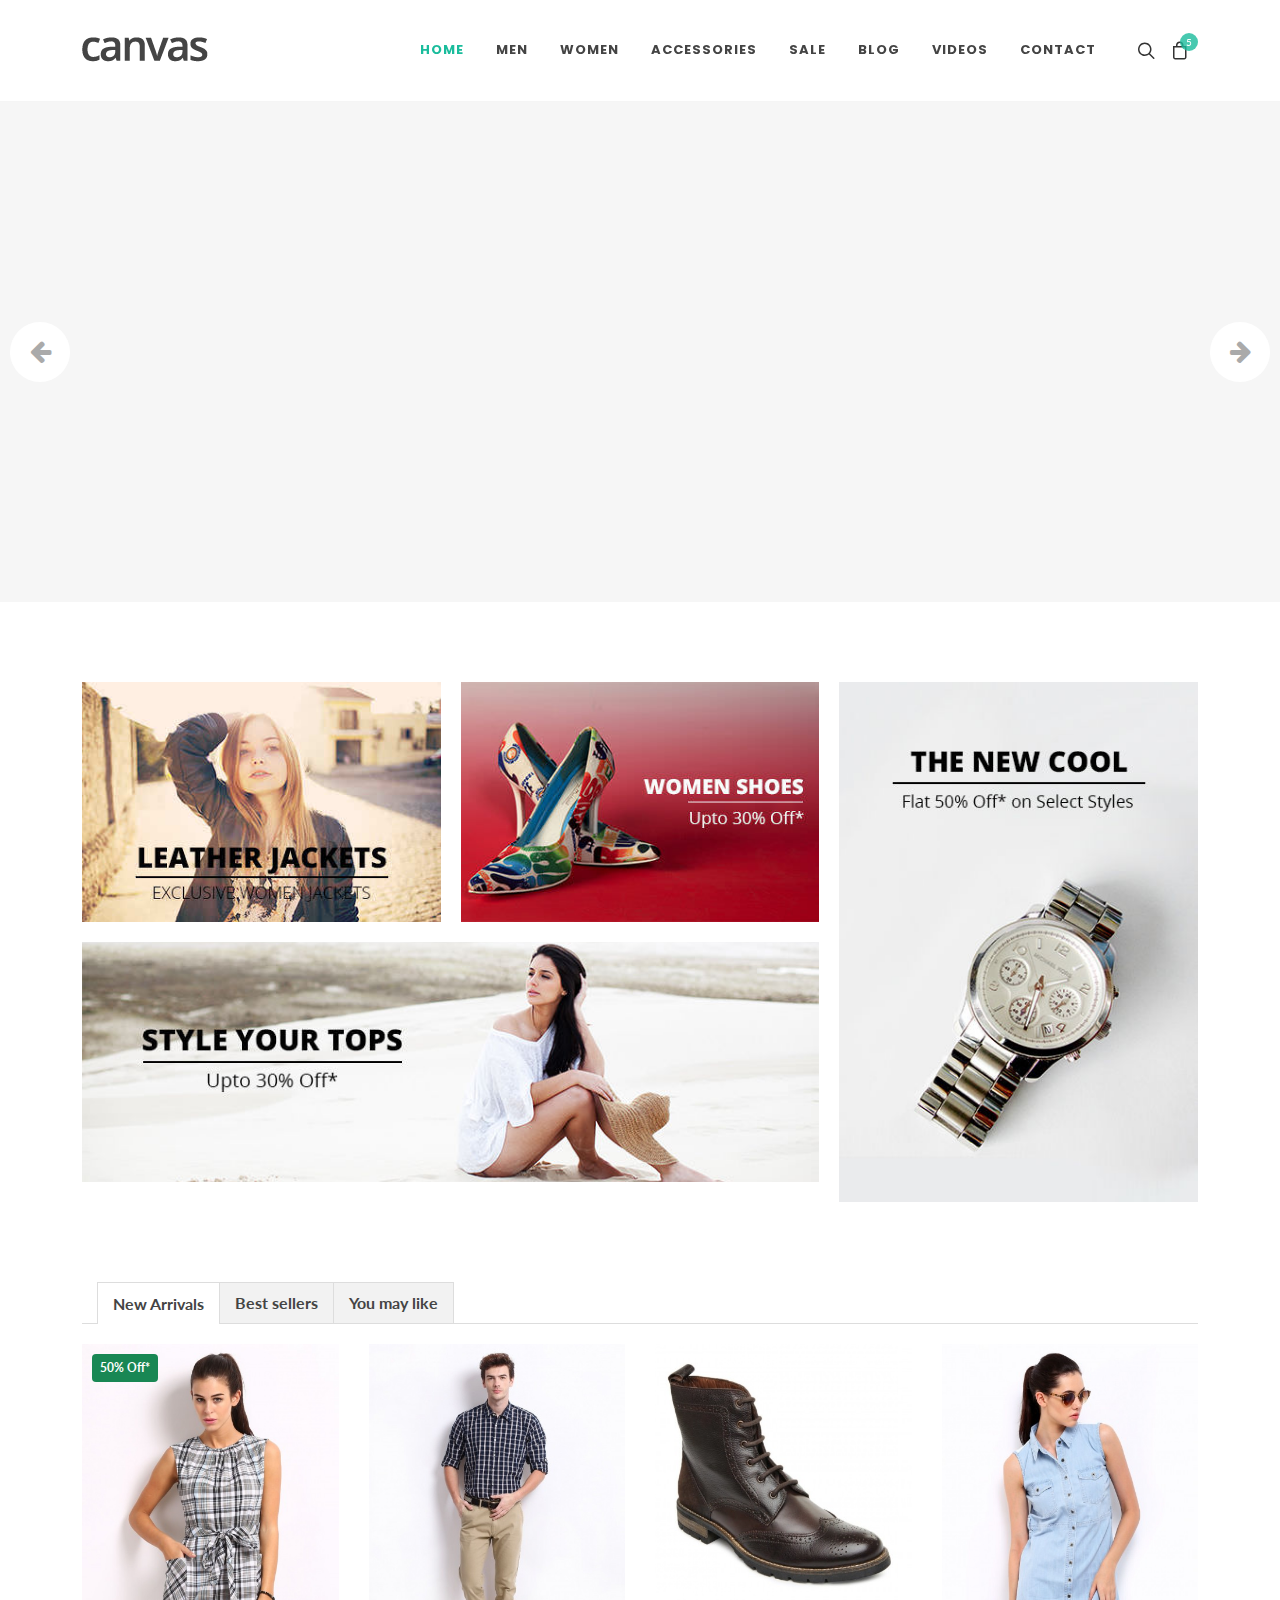
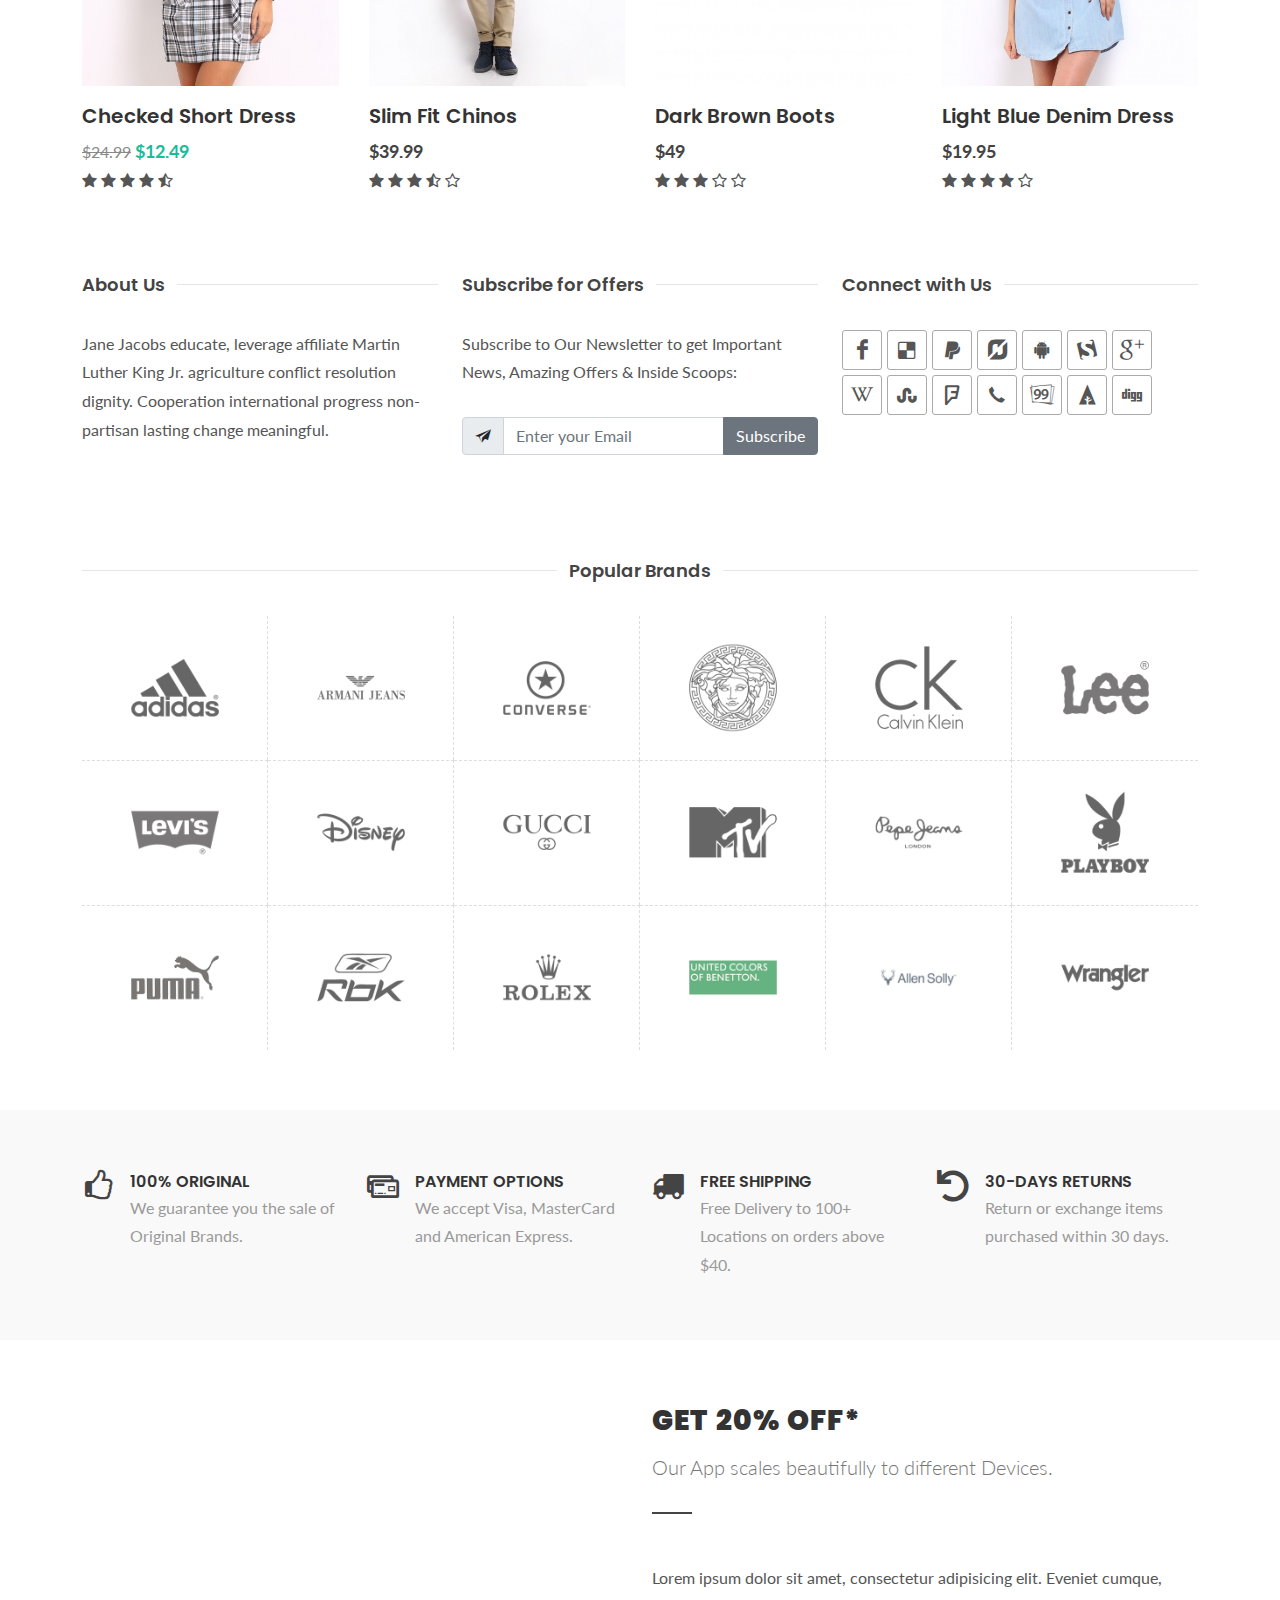
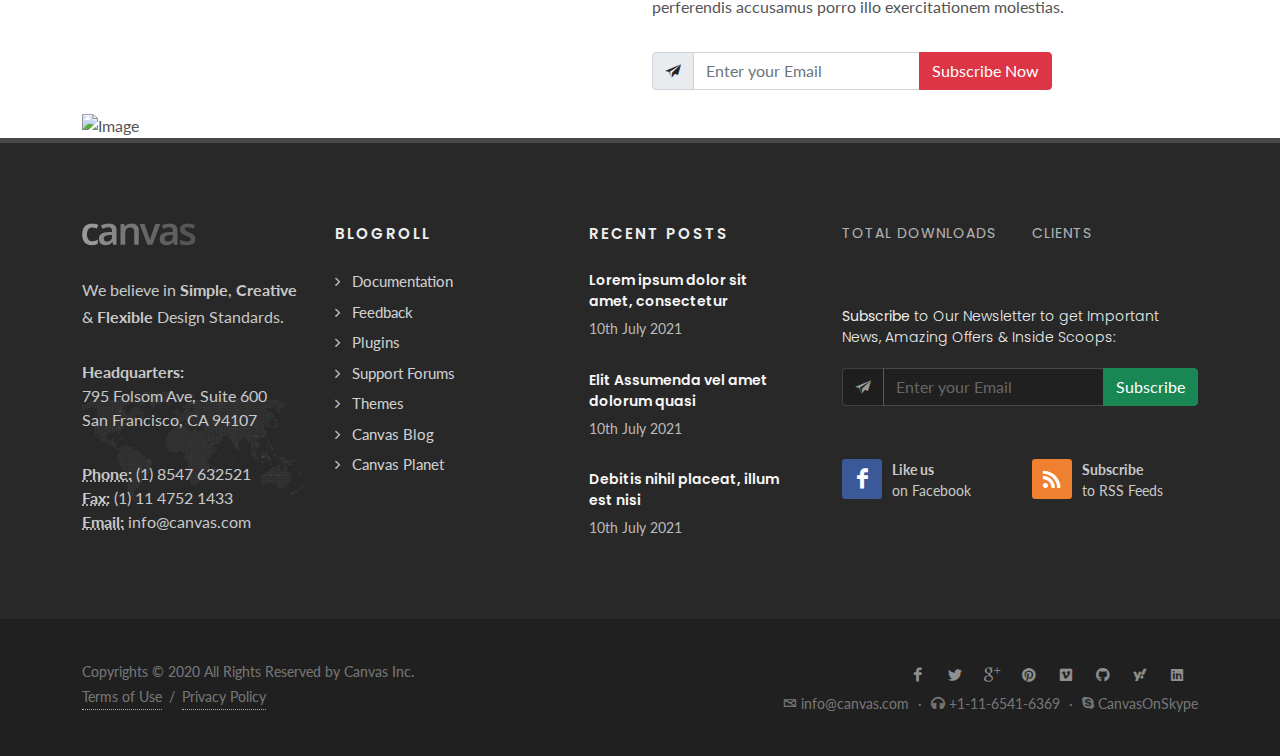
==== index.html @ dd17fd34 "Upload inicial" ====
<!DOCTYPE html>
<html dir="ltr" lang="en-US">
<head>

	<meta http-equiv="content-type" content="text/html; charset=utf-8" />
	<meta name="author" content="SemiColonWeb" />

	<!-- Stylesheets
	============================================= -->
	<link href="https://fonts.googleapis.com/css?family=Lato:300,400,400i,700|Poppins:300,400,500,600,700|PT+Serif:400,400i&display=swap" rel="stylesheet" type="text/css" />
	<link rel="stylesheet" href="css/bootstrap.css" type="text/css" />
	<link rel="stylesheet" href="style.css" type="text/css" />
	<link rel="stylesheet" href="css/dark.css" type="text/css" />
	<link rel="stylesheet" href="css/font-icons.css" type="text/css" />
	<link rel="stylesheet" href="css/animate.css" type="text/css" />
	<link rel="stylesheet" href="css/magnific-popup.css" type="text/css" />

	<link rel="stylesheet" href="css/custom.css" type="text/css" />
	<meta name="viewport" content="width=device-width, initial-scale=1" />

	<!-- SLIDER REVOLUTION 5.x CSS SETTINGS -->
	<link rel="stylesheet" type="text/css" href="include/rs-plugin/css/settings.css" media="screen" />
	<link rel="stylesheet" type="text/css" href="include/rs-plugin/css/layers.css">
	<link rel="stylesheet" type="text/css" href="include/rs-plugin/css/navigation.css">

	<!-- Document Title
	============================================= -->
	<title>Gobierno Digital | Red Ciudadana</title>

	<style>

		.revo-slider-emphasis-text {
			font-size: 58px;
			font-weight: 700;
			letter-spacing: 1px;
			font-family: 'Poppins', sans-serif;
			padding: 15px 20px;
			border-top: 2px solid #FFF;
			border-bottom: 2px solid #FFF;
		}

		.revo-slider-desc-text {
			font-size: 20px;
			font-family: 'Lato', sans-serif;
			width: 650px;
			text-align: center;
			line-height: 1.5;
		}

		.revo-slider-caps-text {
			font-size: 16px;
			font-weight: 400;
			letter-spacing: 3px;
			font-family: 'Poppins', sans-serif;
		}

		.tp-video-play-button { display: none !important; }

		.tp-caption { white-space: nowrap; }

	</style>

</head>

<body class="stretched">

	<!-- Document Wrapper
	============================================= -->
	<div id="wrapper" class="clearfix">

		<!-- Header
		============================================= -->
		<header id="header">
			<div id="header-wrap">
				<div class="container">
					<div class="header-row">

						<!-- Logo
						============================================= -->
						<div id="logo">
							<a href="index.html" class="standard-logo" data-dark-logo="images/logo-dark.png"><img src="images/logo.png" alt="Canvas Logo"></a>
							<a href="index.html" class="retina-logo" data-dark-logo="images/logo-dark@2x.png"><img src="images/logo@2x.png" alt="Canvas Logo"></a>
						</div><!-- #logo end -->

						<div class="header-misc">

							<!-- Top Search
							============================================= -->
							<div id="top-search" class="header-misc-icon">
								<a href="#" id="top-search-trigger"><i class="icon-line-search"></i><i class="icon-line-cross"></i></a>
							</div><!-- #top-search end -->

							<!-- Top Cart
							============================================= -->
							<div id="top-cart" class="header-misc-icon d-none d-sm-block">
								<a href="#" id="top-cart-trigger"><i class="icon-line-bag"></i><span class="top-cart-number">5</span></a>
								<div class="top-cart-content">
									<div class="top-cart-title">
										<h4>Shopping Cart</h4>
									</div>
									<div class="top-cart-items">
										<div class="top-cart-item">
											<div class="top-cart-item-image">
												<a href="#"><img src="images/shop/small/1.jpg" alt="Blue Round-Neck Tshirt" /></a>
											</div>
											<div class="top-cart-item-desc">
												<div class="top-cart-item-desc-title">
													<a href="#">Blue Round-Neck Tshirt with a Button</a>
													<span class="top-cart-item-price d-block">$19.99</span>
												</div>
												<div class="top-cart-item-quantity">x 2</div>
											</div>
										</div>
										<div class="top-cart-item">
											<div class="top-cart-item-image">
												<a href="#"><img src="images/shop/small/6.jpg" alt="Light Blue Denim Dress" /></a>
											</div>
											<div class="top-cart-item-desc">
												<div class="top-cart-item-desc-title">
													<a href="#">Light Blue Denim Dress</a>
													<span class="top-cart-item-price d-block">$24.99</span>
												</div>
												<div class="top-cart-item-quantity">x 3</div>
											</div>
										</div>
									</div>
									<div class="top-cart-action">
										<span class="top-checkout-price">$114.95</span>
										<a href="#" class="button button-3d button-small m-0">View Cart</a>
									</div>
								</div>
							</div><!-- #top-cart end -->

						</div>

						<div id="primary-menu-trigger">
							<svg class="svg-trigger" viewBox="0 0 100 100"><path d="m 30,33 h 40 c 3.722839,0 7.5,3.126468 7.5,8.578427 0,5.451959 -2.727029,8.421573 -7.5,8.421573 h -20"></path><path d="m 30,50 h 40"></path><path d="m 70,67 h -40 c 0,0 -7.5,-0.802118 -7.5,-8.365747 0,-7.563629 7.5,-8.634253 7.5,-8.634253 h 20"></path></svg>
						</div>

						<!-- Primary Navigation
						============================================= -->
						<nav class="primary-menu">

							<ul class="menu-container">
								<li class="menu-item current"><a class="menu-link" href="#"><div>Home</div></a>
									<ul class="sub-menu-container">
										<li class="menu-item"><a class="menu-link" href="index-corporate.html"><div>Home - Corporate</div></a>
											<ul class="sub-menu-container">
												<li class="menu-item"><a class="menu-link" href="index-corporate.html"><div>Corporate - Layout 1</div></a></li>
												<li class="menu-item"><a class="menu-link" href="index-corporate-2.html"><div>Corporate - Layout 2</div></a></li>
												<li class="menu-item"><a class="menu-link" href="index-corporate-3.html"><div>Corporate - Layout 3</div></a></li>
												<li class="menu-item"><a class="menu-link" href="index-corporate-4.html"><div>Corporate - Layout 4</div></a></li>
											</ul>
										</li>
										<li class="menu-item"><a class="menu-link" href="index-portfolio.html"><div>Home - Portfolio</div></a>
											<ul class="sub-menu-container">
												<li class="menu-item"><a class="menu-link" href="index-portfolio.html"><div>Portfolio - Layout 1</div></a></li>
												<li class="menu-item"><a class="menu-link" href="index-portfolio-2.html"><div>Portfolio - Layout 2</div></a></li>
												<li class="menu-item"><a class="menu-link" href="index-portfolio-3.html"><div>Portfolio - Masonry</div></a></li>
												<li class="menu-item"><a class="menu-link" href="index-portfolio-4.html"><div>Portfolio - AJAX</div></a></li>
											</ul>
										</li>
										<li class="menu-item"><a class="menu-link" href="index-blog.html"><div>Home - Blog</div></a>
											<ul class="sub-menu-container">
												<li class="menu-item"><a class="menu-link" href="index-blog.html"><div>Blog - Layout 1</div></a></li>
												<li class="menu-item"><a class="menu-link" href="index-blog-2.html"><div>Blog - Layout 2</div></a></li>
												<li class="menu-item"><a class="menu-link" href="index-blog-3.html"><div>Blog - Layout 3</div></a></li>
											</ul>
										</li>
										<li class="menu-item"><a class="menu-link" href="index-shop.html"><div>Home - Shop</div></a>
											<ul class="sub-menu-container">
												<li class="menu-item"><a class="menu-link" href="index-shop.html"><div>Shop - Layout 1</div></a></li>
												<li class="menu-item"><a class="menu-link" href="index-shop-2.html"><div>Shop - Layout 2</div></a></li>
											</ul>
										</li>
										<li class="menu-item"><a class="menu-link" href="index-magazine.html"><div>Home - Magazine</div></a>
											<ul class="sub-menu-container">
												<li class="menu-item"><a class="menu-link" href="index-magazine.html"><div>Magazine - Layout 1</div></a></li>
												<li class="menu-item"><a class="menu-link" href="index-magazine-2.html"><div>Magazine - Layout 2</div></a></li>
												<li class="menu-item"><a class="menu-link" href="index-magazine-3.html"><div>Magazine - Layout 3</div></a></li>
											</ul>
										</li>
										<li class="menu-item"><a class="menu-link" href="landing.html"><div>Home - Landing Page</div></a>
											<ul class="sub-menu-container">
												<li class="menu-item"><a class="menu-link" href="landing.html"><div>Landing Page - Layout 1</div></a></li>
												<li class="menu-item"><a class="menu-link" href="landing-2.html"><div>Landing Page - Layout 2</div></a></li>
												<li class="menu-item"><a class="menu-link" href="landing-3.html"><div>Landing Page - Layout 3</div></a></li>
												<li class="menu-item"><a class="menu-link" href="landing-4.html"><div>Landing Page - Layout 4</div></a></li>
												<li class="menu-item"><a class="menu-link" href="landing-5.html"><div>Landing Page - Layout 5</div></a></li>
											</ul>
										</li>
										<li class="menu-item"><a class="menu-link" href="index-fullscreen-image.html"><div>Home - Full Screen</div></a>
											<ul class="sub-menu-container">
												<li class="menu-item"><a class="menu-link" href="index-fullscreen-image.html"><div>Full Screen - Image</div></a></li>
												<li class="menu-item"><a class="menu-link" href="index-fullscreen-slider.html"><div>Full Screen - Slider</div></a></li>
												<li class="menu-item"><a class="menu-link" href="index-fullscreen-video.html"><div>Full Screen - Video</div></a></li>
											</ul>
										</li>
										<li class="menu-item"><a class="menu-link" href="index-onepage.html"><div>Home - One Page</div></a>
											<ul class="sub-menu-container">
												<li class="menu-item"><a class="menu-link" href="index-onepage.html"><div>One Page - Default</div></a></li>
												<li class="menu-item"><a class="menu-link" href="index-onepage-2.html"><div>One Page - Submenu</div></a></li>
												<li class="menu-item"><a class="menu-link" href="index-onepage-3.html"><div>One Page - Dots Style</div></a></li>
											</ul>
										</li>
										<li class="menu-item"><a class="menu-link" href="index-wedding.html"><div>Home - Wedding</div></a></li>
										<li class="menu-item"><a class="menu-link" href="index-restaurant.html"><div>Home - Restaurant</div></a></li>
										<li class="menu-item"><a class="menu-link" href="index-events.html"><div>Home - Events</div></a></li>
										<li class="menu-item"><a class="menu-link" href="index-parallax.html"><div>Home - Parallax</div></a></li>
										<li class="menu-item"><a class="menu-link" href="index-app-showcase.html"><div>Home - App Showcase</div></a></li>
									</ul>
								</li>
								<!-- Mega Menu
								============================================= -->
								<li class="menu-item mega-menu"><a class="menu-link" href="#"><div>Men</div></a>
									<div class="mega-menu-content mega-menu-style-2">
										<div class="container">
											<div class="row">
												<ul class="sub-menu-container mega-menu-column col-lg-3">
													<li class="menu-item mega-menu-title"><a class="menu-link" href="#"><div>Footwear</div></a>
														<ul class="sub-menu-container">
															<li class="menu-item"><a class="menu-link" href="#"><div>Casual Shoes</div></a></li>
															<li class="menu-item"><a class="menu-link" href="#"><div>Formal Shoes</div></a></li>
															<li class="menu-item"><a class="menu-link" href="#"><div>Sports shoes</div></a></li>
															<li class="menu-item"><a class="menu-link" href="#"><div>Flip Flops</div></a></li>
															<li class="menu-item"><a class="menu-link" href="#"><div>Slippers</div></a></li>
															<li class="menu-item"><a class="menu-link" href="#"><div>Sports Sandals</div></a></li>
															<li class="menu-item"><a class="menu-link" href="#"><div>Party Shoes</div></a></li>
														</ul>
													</li>
												</ul>
												<ul class="sub-menu-container mega-menu-column col-lg-3">
													<li class="menu-item mega-menu-title"><a class="menu-link" href="#"><div>Clothing</div></a>
														<ul class="sub-menu-container">
															<li class="menu-item"><a class="menu-link" href="#"><div>Casual Shirts</div></a></li>
															<li class="menu-item"><a class="menu-link" href="#"><div>T-Shirts</div></a></li>
															<li class="menu-item"><a class="menu-link" href="#"><div>Collared Tees</div></a></li>
															<li class="menu-item"><a class="menu-link" href="#"><div>Pants / Trousers</div></a></li>
															<li class="menu-item"><a class="menu-link" href="#"><div>Ethnic Wear</div></a></li>
															<li class="menu-item"><a class="menu-link" href="#"><div>Jeans</div></a></li>
															<li class="menu-item"><a class="menu-link" href="#"><div>Sweamwear</div></a></li>
														</ul>
													</li>
												</ul>
												<ul class="sub-menu-container mega-menu-column col-lg-3">
													<li class="menu-item mega-menu-title"><a class="menu-link" href="#"><div>Accessories</div></a>
														<ul class="sub-menu-container">
															<li class="menu-item"><a class="menu-link" href="#"><div>Bags &amp; Backpacks</div></a></li>
															<li class="menu-item"><a class="menu-link" href="#"><div>Watches</div></a></li>
															<li class="menu-item"><a class="menu-link" href="#"><div>Sunglasses</div></a></li>
															<li class="menu-item"><a class="menu-link" href="#"><div>Wallets</div></a></li>
															<li class="menu-item"><a class="menu-link" href="#"><div>Caps &amp; Hats</div></a></li>
															<li class="menu-item"><a class="menu-link" href="#"><div>Jewellery</div></a></li>
															<li class="menu-item"><a class="menu-link" href="#"><div>Belts, Ties</div></a></li>
														</ul>
													</li>
												</ul>
												<ul class="sub-menu-container mega-menu-column col-lg-3">
													<li class="menu-item mega-menu-title"><a class="menu-link" href="#"><div>New Arrivals</div></a>
														<ul class="sub-menu-container">
															<li class="menu-item"><a class="menu-link" href="#"><div>T-Shirts</div></a></li>
															<li class="menu-item"><a class="menu-link" href="#"><div>Formal Shoes</div></a></li>
															<li class="menu-item"><a class="menu-link" href="#"><div>Accessories</div></a></li>
															<li class="menu-item"><a class="menu-link" href="#"><div>Watches</div></a></li>
															<li class="menu-item"><a class="menu-link" href="#"><div>Perfumes</div></a></li>
															<li class="menu-item"><a class="menu-link" href="#"><div>Belts, Ties</div></a></li>
															<li class="menu-item"><a class="menu-link" href="#"><div>Formal Shirts</div></a></li>
														</ul>
													</li>
												</ul>
											</div>
										</div>
									</div>
								</li><!-- .mega-menu end -->
								<li class="menu-item mega-menu mega-menu-small"><a class="menu-link" href="#"><div>Women</div></a>
									<div class="mega-menu-content mega-menu-style-2">
										<div class="container">
											<div class="row">
												<ul class="sub-menu-container mega-menu-column col-lg-6">
													<li class="menu-item mega-menu-title"><a class="menu-link" href="#"><div>Footwear</div></a>
														<ul class="sub-menu-container">
															<li class="menu-item"><a class="menu-link" href="#"><div>Casual Shoes</div></a></li>
															<li class="menu-item"><a class="menu-link" href="#"><div>Formal Shoes</div></a></li>
															<li class="menu-item"><a class="menu-link" href="#"><div>Sports shoes</div></a></li>
															<li class="menu-item"><a class="menu-link" href="#"><div>Flip Flops</div></a></li>
															<li class="menu-item"><a class="menu-link" href="#"><div>Slippers</div></a></li>
															<li class="menu-item"><a class="menu-link" href="#"><div>Sports Sandals</div></a></li>
															<li class="menu-item"><a class="menu-link" href="#"><div>Party Shoes</div></a></li>
														</ul>
													</li>
												</ul>
												<ul class="sub-menu-container mega-menu-column col-lg-6">
													<li class="menu-item mega-menu-title"><a class="menu-link" href="#"><div>Clothing</div></a>
														<ul class="sub-menu-container">
															<li class="menu-item"><a class="menu-link" href="#"><div>Casual Shirts</div></a></li>
															<li class="menu-item"><a class="menu-link" href="#"><div>T-Shirts</div></a></li>
															<li class="menu-item"><a class="menu-link" href="#"><div>Collared Tees</div></a></li>
															<li class="menu-item"><a class="menu-link" href="#"><div>Pants / Trousers</div></a></li>
															<li class="menu-item"><a class="menu-link" href="#"><div>Ethnic Wear</div></a></li>
															<li class="menu-item"><a class="menu-link" href="#"><div>Jeans</div></a></li>
															<li class="menu-item"><a class="menu-link" href="#"><div>Sweamwear</div></a></li>
														</ul>
													</li>
												</ul>
											</div>
										</div>
									</div>
								</li><!-- .mega-menu end -->
								<li class="menu-item"><a class="menu-link" href="#"><div>Accessories</div><span>Awesome Works</span></a></li>
								<li class="menu-item"><a class="menu-link" href="#"><div>Sale</div><span>Awesome Works</span></a></li>
								<li class="menu-item"><a class="menu-link" href="#"><div>Blog</div><span>Latest News</span></a></li>
								<li class="menu-item"><a class="menu-link" href="#"><div>Videos</div><span>Latest News</span></a></li>
								<li class="menu-item"><a class="menu-link" href="#"><div>Contact</div><span>Get In Touch</span></a></li>
							</ul>

						</nav><!-- #primary-menu end -->

						<form class="top-search-form" action="search.html" method="get">
							<input type="text" name="q" class="form-control" value="" placeholder="Type &amp; Hit Enter.." autocomplete="off">
						</form>

					</div>
				</div>
			</div>
			<div class="header-wrap-clone"></div>
		</header><!-- #header end -->

		<section id="slider" class="slider-element slider-parallax revslider-wrap overflow-hidden clearfix">

			<!--
			#################################
				- THEMEPUNCH BANNER -
			#################################
			-->
			<div id="rev_slider_ishop_wrapper" class="rev_slider_wrapper fullwidth-container" data-alias="default-slider" style="padding:0px;">
					<!-- START REVOLUTION SLIDER 5.1.4 fullwidth mode -->
				<div id="rev_slider_ishop" class="rev_slider fullwidthbanner" style="display:none;" data-version="5.1.4">
					<ul>    <!-- SLIDE  -->
						<li data-transition="fade" data-slotamount="1" data-masterspeed="1500" data-delay="5000" data-saveperformance="off" data-title="Latest Collections" style="background-color: #F6F6F6;">
							<!-- LAYERS -->

							<!-- LAYER NR. 2 -->
							<div class="tp-caption ltl tp-resizeme revo-slider-caps-text text-uppercase"
							data-x="100"
							data-y="50"
							data-transform_in="x:-200;y:0;z:0;rotationZ:0;scaleX:1;scaleY:1;skewX:0;skewY:0;opacity:0;s:700;e:Power4.easeOutQuad;"
							data-speed="400"
							data-start="1000"
							data-easing="easeOutQuad"
							data-splitin="none"
							data-splitout="none"
							data-elementdelay="0.01"
							data-endelementdelay="0.1"
							data-endspeed="1000"
							data-endeasing="Power4.easeIn"><img src="images/slider/rev/shop/girl1.jpg" alt="Girl"></div>

							<div class="tp-caption ltl tp-resizeme revo-slider-caps-text text-uppercase"
							data-x="570"
							data-y="75"
							data-transform_in="x:0;y:150;z:0;rotationZ:0;scaleX:1.3;scaleY:1;skewX:0;skewY:0;opacity:0;s:700;e:Power4.easeOutQuad;"
							data-speed="700"
							data-start="1000"
							data-easing="easeOutQuad"
							data-splitin="none"
							data-splitout="none"
							data-elementdelay="0.01"
							data-endelementdelay="0.1"
							data-endspeed="1000"
							data-endeasing="Power4.easeIn" style=" color: #333;">Get your Shopping Bags Ready</div>

							<div class="tp-caption ltl tp-resizeme revo-slider-emphasis-text p-0 border-0"
							data-x="570"
							data-y="105"
							data-transform_in="x:0;y:150;z:0;rotationZ:0;scaleX:1.3;scaleY:1;skewX:0;skewY:0;opacity:0;s:700;e:Power4.easeOutQuad;"
							data-speed="700"
							data-start="1200"
							data-easing="easeOutQuad"
							data-splitin="none"
							data-splitout="none"
							data-elementdelay="0.01"
							data-endelementdelay="0.1"
							data-endspeed="1000"
							data-endeasing="Power4.easeIn" style=" color: #333; max-width: 430px; line-height: 1.15;">Latest Fashion<br>Collections</div>

							<div class="tp-caption ltl tp-resizeme revo-slider-desc-text text-start"
							data-x="570"
							data-y="275"
							data-transform_in="x:0;y:150;z:0;rotationZ:0;scaleX:1.3;scaleY:1;skewX:0;skewY:0;opacity:0;s:700;e:Power4.easeOutQuad;"
							data-speed="700"
							data-start="1400"
							data-easing="easeOutQuad"
							data-splitin="none"
							data-splitout="none"
							data-elementdelay="0.01"
							data-endelementdelay="0.1"
							data-endspeed="1000"
							data-endeasing="Power4.easeIn" style=" color: #333; max-width: 550px; white-space: normal;">We have created a Design that looks Awesome, performs Brilliantly &amp; senses Orientations.</div>

							<div class="tp-caption ltl tp-resizeme"
							data-x="570"
							data-y="375"
							data-transform_in="x:0;y:150;z:0;rotationZ:0;scaleX:1.3;scaleY:1;skewX:0;skewY:0;opacity:0;s:700;e:Power4.easeOutQuad;"
							data-speed="700"
							data-start="1550"
							data-easing="easeOutQuad"
							data-splitin="none"
							data-splitout="none"
							data-elementdelay="0.01"
							data-endelementdelay="0.1"
							data-endspeed="1000"
							data-endeasing="Power4.easeIn"><a href="#" class="button button-border button-large button-rounded text-end m-0"><span>Start Shopping</span> <i class="icon-angle-right"></i></a></div>

						</li>
						<!-- SLIDE  -->
						<li data-transition="slideup" data-slotamount="1" data-masterspeed="1500" data-delay="5000"  data-saveperformance="off"  data-title="Messenger bags" style="background-color: #E9E8E3;">
							<!-- LAYERS -->

							<div class="tp-caption ltl tp-resizeme revo-slider-caps-text text-uppercase"
							data-x="630"
							data-y="78"
							data-transform_in="x:250;y:0;z:0;rotationZ:0;scaleX:1;scaleY:1;skewX:0;skewY:0;opacity:0;s:400;e:Power4.easeOutQuad;"
							data-speed="400"
							data-start="1000"
							data-easing="easeOutQuad"
							data-splitin="none"
							data-splitout="none"
							data-elementdelay="0.01"
							data-endelementdelay="0.1"
							data-endspeed="1000"
							data-endeasing="Power4.easeIn"><img src="images/slider/rev/shop/bag.png" alt="Bag"></div>

							<!-- LAYER NR. 2 -->
							<div class="tp-caption ltl tp-resizeme revo-slider-caps-text text-uppercase"
							data-x="0"
							data-y="110"
							data-transform_in="x:0;y:150;z:0;rotationZ:0;scaleX:1.3;scaleY:1;skewX:0;skewY:0;opacity:0;s:700;e:Power4.easeOutQuad;"
							data-speed="700"
							data-start="1000"
							data-easing="easeOutQuad"
							data-splitin="none"
							data-splitout="none"
							data-elementdelay="0.01"
							data-endelementdelay="0.1"
							data-endspeed="1000"
							data-endeasing="Power4.easeIn" style=" color: #333;">Buy Stylish Bags at Discounted Prices</div>

							<div class="tp-caption ltl tp-resizeme revo-slider-emphasis-text p-0 border-0"
							data-x="0"
							data-y="140"
							data-transform_in="x:0;y:150;z:0;rotationZ:0;scaleX:1.3;scaleY:1;skewX:0;skewY:0;opacity:0;s:700;e:Power4.easeOutQuad;"
							data-speed="700"
							data-start="1200"
							data-easing="easeOutQuad"
							data-splitin="none"
							data-splitout="none"
							data-elementdelay="0.01"
							data-endelementdelay="0.1"
							data-endspeed="1000"
							data-endeasing="Power4.easeIn" style=" color: #333; line-height: 1.15;">Messenger Bags</div>

							<div class="tp-caption ltl tp-resizeme revo-slider-desc-text text-start"
							data-x="0"
							data-y="240"
							data-transform_in="x:0;y:150;z:0;rotationZ:0;scaleX:1.3;scaleY:1;skewX:0;skewY:0;opacity:0;s:700;e:Power4.easeOutQuad;"
							data-speed="700"
							data-start="1400"
							data-easing="easeOutQuad"
							data-splitin="none"
							data-splitout="none"
							data-elementdelay="0.01"
							data-endelementdelay="0.1"
							data-endspeed="1000"
							data-endeasing="Power4.easeIn" style=" color: #333; max-width: 550px; white-space: normal;">Grantees insurmountable challenges invest protect, growth improving quality social entrepreneurship.</div>

							<div class="tp-caption ltl tp-resizeme"
							data-x="0"
							data-y="340"
							data-transform_in="x:0;y:150;z:0;rotationZ:0;scaleX:1.3;scaleY:1;skewX:0;skewY:0;opacity:0;s:700;e:Power4.easeOutQuad;"
							data-speed="700"
							data-start="1550"
							data-easing="easeOutQuad"
							data-splitin="none"
							data-splitout="none"
							data-elementdelay="0.01"
							data-endelementdelay="0.1"
							data-endspeed="1000"
							data-endeasing="Power4.easeIn"><a href="#" class="button button-border button-large button-rounded text-end m-0"><span>Start Shopping</span> <i class="icon-angle-right"></i></a></div>

							<div class="tp-caption utb tp-resizeme revo-slider-caps-text text-uppercase"
							data-x="510"
							data-y="0"
							data-transform_in="x:0;y:-236;z:0;rotationZ:0;skewX:0;skewY:0;opacity:0;s:700;e:Power4.easeOutQuad;"
							data-speed="600"
							data-start="2100"
							data-easing="easeOutQuad"
							data-splitin="none"
							data-splitout="none"
							data-elementdelay="0.01"
							data-endelementdelay="0.1"
							data-endspeed="1000"
							data-endeasing="Power4.easeIn"><img src="images/slider/rev/shop/tag.png" alt="Bag"></div>

						</li>
					</ul>
				</div>
			</div><!-- END REVOLUTION SLIDER -->

		</section>

		<!-- Content
		============================================= -->
		<section id="content">
			<div class="content-wrap">
				<div class="container clearfix">

					<div class="row align-items-stretch gutter-20 min-vh-60">
						<div class="col-md-8">

							<div class="row align-items-stretch gutter-20 h-100">
								<div class="col-md-6 min-vh-25 min-vh-md-0">
									<a href="#" class="grid-inner d-block h-100" style="background-image: url('images/shop/banners/2.jpg');"></a>
								</div>

								<div class="col-md-6 min-vh-25 min-vh-md-0">
									<a href="#" class="grid-inner d-block h-100" style="background-image: url('images/shop/banners/8.jpg'); background-position: right center;"></a>
								</div>

								<div class="col-md-12 min-vh-25 min-vh-md-0 pb-md-0">
									<a href="#" class="grid-inner d-block h-100" style="background-image: url('images/shop/banners/4.jpg');"></a>
								</div>
							</div>

						</div>

						<div class="col-md-4 min-vh-50">
							<a href="#" class="grid-inner d-block h-100" style="background-image: url('images/shop/banners/9.jpg'); background-position: center top;"></a>
						</div>
					</div>

					<div class="clear"></div>

					<div class="tabs topmargin-lg clearfix" id="tab-3">

						<ul class="tab-nav clearfix">
							<li><a href="#tabs-9">New Arrivals</a></li>
							<li><a href="#tabs-10">Best sellers</a></li>
							<li><a href="#tabs-11">You may like</a></li>
						</ul>

						<div class="tab-container">

							<div class="tab-content" id="tabs-9">

								<div class="shop row gutter-30">

									<div class="product col-lg-3 col-md-4 col-sm-6 col-12">
										<div class="grid-inner">
											<div class="product-image">
												<a href="#"><img src="images/shop/dress/1.jpg" alt="Checked Short Dress"></a>
												<a href="#"><img src="images/shop/dress/1-1.jpg" alt="Checked Short Dress"></a>
												<div class="sale-flash badge bg-success p-2">50% Off*</div>
												<div class="bg-overlay">
													<div class="bg-overlay-content align-items-end justify-content-between" data-hover-animate="fadeIn" data-hover-speed="400">
														<a href="#" class="btn btn-dark me-2"><i class="icon-shopping-basket"></i></a>
														<a href="include/ajax/shop-item.html" class="btn btn-dark" data-lightbox="ajax"><i class="icon-line-expand"></i></a>
													</div>
													<div class="bg-overlay-bg bg-transparent"></div>
												</div>
											</div>
											<div class="product-desc">
												<div class="product-title"><h3><a href="#">Checked Short Dress</a></h3></div>
												<div class="product-price"><del>$24.99</del> <ins>$12.49</ins></div>
												<div class="product-rating">
													<i class="icon-star3"></i>
													<i class="icon-star3"></i>
													<i class="icon-star3"></i>
													<i class="icon-star3"></i>
													<i class="icon-star-half-full"></i>
												</div>
											</div>
										</div>
									</div>

									<div class="product col-lg-3 col-md-4 col-sm-6 col-12">
										<div class="grid-inner">
											<div class="product-image">
												<a href="#"><img src="images/shop/pants/1-1.jpg" alt="Slim Fit Chinos"></a>
												<a href="#"><img src="images/shop/pants/1.jpg" alt="Slim Fit Chinos"></a>
												<div class="bg-overlay">
													<div class="bg-overlay-content align-items-end justify-content-between" data-hover-animate="fadeIn" data-hover-speed="400">
														<a href="#" class="btn btn-dark me-2"><i class="icon-shopping-basket"></i></a>
														<a href="include/ajax/shop-item.html" class="btn btn-dark" data-lightbox="ajax"><i class="icon-line-expand"></i></a>
													</div>
													<div class="bg-overlay-bg bg-transparent"></div>
												</div>
											</div>
											<div class="product-desc">
												<div class="product-title"><h3><a href="#">Slim Fit Chinos</a></h3></div>
												<div class="product-price">$39.99</div>
												<div class="product-rating">
													<i class="icon-star3"></i>
													<i class="icon-star3"></i>
													<i class="icon-star3"></i>
													<i class="icon-star-half-full"></i>
													<i class="icon-star-empty"></i>
												</div>
											</div>
										</div>
									</div>

									<div class="product col-lg-3 col-md-4 col-sm-6 col-12">
										<div class="grid-inner">
											<div class="product-image">
												<div class="fslider" data-arrows="false">
													<div class="flexslider">
														<div class="slider-wrap">
															<div class="slide"><a href="#"><img src="images/shop/shoes/1.jpg" alt="Dark Brown Boots"></a></div>
															<div class="slide"><a href="#"><img src="images/shop/shoes/1-1.jpg" alt="Dark Brown Boots"></a></div>
															<div class="slide"><a href="#"><img src="images/shop/shoes/1-2.jpg" alt="Dark Brown Boots"></a></div>
														</div>
													</div>
												</div>
												<div class="bg-overlay">
													<div class="bg-overlay-content align-items-end justify-content-between" data-hover-animate="fadeIn" data-hover-speed="400">
														<a href="#" class="btn btn-dark me-2"><i class="icon-shopping-basket"></i></a>
														<a href="include/ajax/shop-item.html" class="btn btn-dark" data-lightbox="ajax"><i class="icon-line-expand"></i></a>
													</div>
													<div class="bg-overlay-bg bg-transparent"></div>
												</div>
											</div>
											<div class="product-desc">
												<div class="product-title"><h3><a href="#">Dark Brown Boots</a></h3></div>
												<div class="product-price">$49</div>
												<div class="product-rating">
													<i class="icon-star3"></i>
													<i class="icon-star3"></i>
													<i class="icon-star3"></i>
													<i class="icon-star-empty"></i>
													<i class="icon-star-empty"></i>
												</div>
											</div>
										</div>
									</div>

									<div class="product col-lg-3 col-md-4 col-sm-6 col-12">
										<div class="grid-inner">
											<div class="product-image">
												<a href="#"><img src="images/shop/dress/2.jpg" alt="Light Blue Denim Dress"></a>
												<a href="#"><img src="images/shop/dress/2-2.jpg" alt="Light Blue Denim Dress"></a>
												<div class="bg-overlay">
													<div class="bg-overlay-content align-items-end justify-content-between" data-hover-animate="fadeIn" data-hover-speed="400">
														<a href="#" class="btn btn-dark me-2"><i class="icon-shopping-basket"></i></a>
														<a href="include/ajax/shop-item.html" class="btn btn-dark" data-lightbox="ajax"><i class="icon-line-expand"></i></a>
													</div>
													<div class="bg-overlay-bg bg-transparent"></div>
												</div>
											</div>
											<div class="product-desc">
												<div class="product-title"><h3><a href="#">Light Blue Denim Dress</a></h3></div>
												<div class="product-price">$19.95</div>
												<div class="product-rating">
													<i class="icon-star3"></i>
													<i class="icon-star3"></i>
													<i class="icon-star3"></i>
													<i class="icon-star3"></i>
													<i class="icon-star-empty"></i>
												</div>
											</div>
										</div>
									</div>

								</div>

							</div>

							<div class="tab-content" id="tabs-10">

								<div class="shop row gutter-30">

									<div class="product col-lg-3 col-md-4 col-sm-6 col-12">
										<div class="grid-inner">
											<div class="product-image">
												<a href="#"><img src="images/shop/sunglasses/1.jpg" alt="Unisex Sunglasses"></a>
												<a href="#"><img src="images/shop/sunglasses/1-1.jpg" alt="Unisex Sunglasses"></a>
												<div class="sale-flash badge bg-danger p-2">Sale!</div>
												<div class="bg-overlay">
													<div class="bg-overlay-content align-items-end justify-content-between" data-hover-animate="fadeIn" data-hover-speed="400">
														<a href="#" class="btn btn-dark me-2"><i class="icon-shopping-basket"></i></a>
														<a href="include/ajax/shop-item.html" class="btn btn-dark" data-lightbox="ajax"><i class="icon-line-expand"></i></a>
													</div>
													<div class="bg-overlay-bg bg-transparent"></div>
												</div>
											</div>
											<div class="product-desc">
												<div class="product-title"><h3><a href="#">Unisex Sunglasses</a></h3></div>
												<div class="product-price"><del>$19.99</del> <ins>$11.99</ins></div>
												<div class="product-rating">
													<i class="icon-star3"></i>
													<i class="icon-star3"></i>
													<i class="icon-star3"></i>
													<i class="icon-star-empty"></i>
													<i class="icon-star-empty"></i>
												</div>
											</div>
										</div>
									</div>

									<div class="product col-lg-3 col-md-4 col-sm-6 col-12">
										<div class="grid-inner">
											<div class="product-image">
												<a href="#"><img src="images/shop/tshirts/1.jpg" alt="Blue Round-Neck Tshirt"></a>
												<a href="#"><img src="images/shop/tshirts/1-1.jpg" alt="Blue Round-Neck Tshirt"></a>
												<div class="bg-overlay">
													<div class="bg-overlay-content align-items-end justify-content-between" data-hover-animate="fadeIn" data-hover-speed="400">
														<a href="#" class="btn btn-dark me-2"><i class="icon-shopping-basket"></i></a>
														<a href="include/ajax/shop-item.html" class="btn btn-dark" data-lightbox="ajax"><i class="icon-line-expand"></i></a>
													</div>
													<div class="bg-overlay-bg bg-transparent"></div>
												</div>
											</div>
											<div class="product-desc">
												<div class="product-title"><h3><a href="#">Blue Round-Neck Tshirt</a></h3></div>
												<div class="product-price">$9.99</div>
												<div class="product-rating">
													<i class="icon-star3"></i>
													<i class="icon-star3"></i>
													<i class="icon-star3"></i>
													<i class="icon-star-half-full"></i>
													<i class="icon-star-empty"></i>
												</div>
											</div>
										</div>
									</div>

									<div class="product col-lg-3 col-md-4 col-sm-6 col-12">
										<div class="grid-inner">
											<div class="product-image">
												<a href="#"><img src="images/shop/watches/1.jpg" alt="Silver Chrome Watch"></a>
												<a href="#"><img src="images/shop/watches/1-1.jpg" alt="Silver Chrome Watch"></a>
												<div class="bg-overlay">
													<div class="bg-overlay-content align-items-end justify-content-between" data-hover-animate="fadeIn" data-hover-speed="400">
														<a href="#" class="btn btn-dark me-2"><i class="icon-shopping-basket"></i></a>
														<a href="include/ajax/shop-item.html" class="btn btn-dark" data-lightbox="ajax"><i class="icon-line-expand"></i></a>
													</div>
													<div class="bg-overlay-bg bg-transparent"></div>
												</div>
											</div>
											<div class="product-desc">
												<div class="product-title"><h3><a href="#">Silver Chrome Watch</a></h3></div>
												<div class="product-price">$129.99</div>
												<div class="product-rating">
													<i class="icon-star3"></i>
													<i class="icon-star3"></i>
													<i class="icon-star3"></i>
													<i class="icon-star3"></i>
													<i class="icon-star-half-full"></i>
												</div>
											</div>
										</div>
									</div>

									<div class="product col-lg-3 col-md-4 col-sm-6 col-12">
										<div class="grid-inner">
											<div class="product-image">
												<a href="#"><img src="images/shop/shoes/2.jpg" alt="Men Grey Casual Shoes"></a>
												<a href="#"><img src="images/shop/shoes/2-1.jpg" alt="Men Grey Casual Shoes"></a>
												<div class="sale-flash badge bg-danger p-2">Sale!</div>
												<div class="bg-overlay">
													<div class="bg-overlay-content align-items-end justify-content-between" data-hover-animate="fadeIn" data-hover-speed="400">
														<a href="#" class="btn btn-dark me-2"><i class="icon-shopping-basket"></i></a>
														<a href="include/ajax/shop-item.html" class="btn btn-dark" data-lightbox="ajax"><i class="icon-line-expand"></i></a>
													</div>
													<div class="bg-overlay-bg bg-transparent"></div>
												</div>
											</div>
											<div class="product-desc">
												<div class="product-title"><h3><a href="#">Men Grey Casual Shoes</a></h3></div>
												<div class="product-price"><del>$45.99</del> <ins>$39.49</ins></div>
												<div class="product-rating">
													<i class="icon-star3"></i>
													<i class="icon-star3"></i>
													<i class="icon-star-half-full"></i>
													<i class="icon-star-empty"></i>
													<i class="icon-star-empty"></i>
												</div>
											</div>
										</div>
									</div>

								</div>
							</div>

							<div class="tab-content" id="tabs-11">

								<div class="shop row gutter-30">

									<div class="product col-lg-3 col-md-4 col-sm-6 col-12">
										<div class="grid-inner">
											<div class="product-image">
												<div class="fslider" data-arrows="false">
													<div class="flexslider">
														<div class="slider-wrap">
															<div class="slide"><a href="#"><img src="images/shop/dress/3.jpg" alt="Pink Printed Dress"></a></div>
															<div class="slide"><a href="#"><img src="images/shop/dress/3-1.jpg" alt="Pink Printed Dress"></a></div>
															<div class="slide"><a href="#"><img src="images/shop/dress/3-2.jpg" alt="Pink Printed Dress"></a></div>
														</div>
													</div>
												</div>
												<div class="bg-overlay">
													<div class="bg-overlay-content align-items-end justify-content-between" data-hover-animate="fadeIn" data-hover-speed="400">
														<a href="#" class="btn btn-dark me-2"><i class="icon-shopping-basket"></i></a>
														<a href="include/ajax/shop-item.html" class="btn btn-dark" data-lightbox="ajax"><i class="icon-line-expand"></i></a>
													</div>
													<div class="bg-overlay-bg bg-transparent"></div>
												</div>
											</div>
											<div class="product-desc">
												<div class="product-title"><h3><a href="#">Pink Printed Dress</a></h3></div>
												<div class="product-price">$39.49</div>
												<div class="product-rating">
													<i class="icon-star3"></i>
													<i class="icon-star3"></i>
													<i class="icon-star3"></i>
													<i class="icon-star-empty"></i>
													<i class="icon-star-empty"></i>
												</div>
											</div>
										</div>
									</div>

									<div class="product col-lg-3 col-md-4 col-sm-6 col-12">
										<div class="grid-inner">
											<div class="product-image">
												<a href="#"><img src="images/shop/pants/5.jpg" alt="Green Trousers"></a>
												<a href="#"><img src="images/shop/pants/5-1.jpg" alt="Green Trousers"></a>
												<div class="sale-flash badge bg-danger p-2">Sale!</div>
												<div class="bg-overlay">
													<div class="bg-overlay-content align-items-end justify-content-between" data-hover-animate="fadeIn" data-hover-speed="400">
														<a href="#" class="btn btn-dark me-2"><i class="icon-shopping-basket"></i></a>
														<a href="include/ajax/shop-item.html" class="btn btn-dark" data-lightbox="ajax"><i class="icon-line-expand"></i></a>
													</div>
													<div class="bg-overlay-bg bg-transparent"></div>
												</div>
											</div>
											<div class="product-desc">
												<div class="product-title"><h3><a href="#">Green Trousers</a></h3></div>
												<div class="product-price"><del>$24.99</del> <ins>$21.99</ins></div>
												<div class="product-rating">
													<i class="icon-star3"></i>
													<i class="icon-star3"></i>
													<i class="icon-star3"></i>
													<i class="icon-star-half-full"></i>
													<i class="icon-star-empty"></i>
												</div>
											</div>
										</div>
									</div>

									<div class="product col-lg-3 col-md-4 col-sm-6 col-12">
										<div class="grid-inner">
											<div class="product-image">
												<a href="#"><img src="images/shop/sunglasses/2.jpg" alt="Men Aviator Sunglasses"></a>
												<a href="#"><img src="images/shop/sunglasses/2-1.jpg" alt="Men Aviator Sunglasses"></a>
												<div class="bg-overlay">
													<div class="bg-overlay-content align-items-end justify-content-between" data-hover-animate="fadeIn" data-hover-speed="400">
														<a href="#" class="btn btn-dark me-2"><i class="icon-shopping-basket"></i></a>
														<a href="include/ajax/shop-item.html" class="btn btn-dark" data-lightbox="ajax"><i class="icon-line-expand"></i></a>
													</div>
													<div class="bg-overlay-bg bg-transparent"></div>
												</div>
											</div>
											<div class="product-desc">
												<div class="product-title"><h3><a href="#">Men Aviator Sunglasses</a></h3></div>
												<div class="product-price">$13.49</div>
												<div class="product-rating">
													<i class="icon-star3"></i>
													<i class="icon-star3"></i>
													<i class="icon-star3"></i>
													<i class="icon-star3"></i>
													<i class="icon-star-empty"></i>
												</div>
											</div>
										</div>
									</div>

									<div class="product col-lg-3 col-md-4 col-sm-6 col-12">
										<div class="grid-inner">
											<div class="product-image">
												<a href="#"><img src="images/shop/tshirts/4.jpg" alt="Black Polo Tshirt"></a>
												<a href="#"><img src="images/shop/tshirts/4-1.jpg" alt="Black Polo Tshirt"></a>
												<div class="bg-overlay">
													<div class="bg-overlay-content align-items-end justify-content-between" data-hover-animate="fadeIn" data-hover-speed="400">
														<a href="#" class="btn btn-dark me-2"><i class="icon-shopping-basket"></i></a>
														<a href="include/ajax/shop-item.html" class="btn btn-dark" data-lightbox="ajax"><i class="icon-line-expand"></i></a>
													</div>
													<div class="bg-overlay-bg bg-transparent"></div>
												</div>
											</div>
											<div class="product-desc">
												<div class="product-title"><h3><a href="#">Black Polo Tshirt</a></h3></div>
												<div class="product-price">$11.49</div>
												<div class="product-rating">
													<i class="icon-star3"></i>
													<i class="icon-star3"></i>
													<i class="icon-star3"></i>
													<i class="icon-star3"></i>
													<i class="icon-star3"></i>
												</div>
											</div>
										</div>
									</div>

								</div>

							</div>

						</div>

					</div>

					<div class="clear bottommargin-sm"></div>

					<div class="row justify-content-center col-mb-50 mb-0">
						<div class="col-sm-6 col-lg-4">
							<div class="fancy-title title-border">
								<h4>About Us</h4>
							</div>
							<p>Jane Jacobs educate, leverage affiliate Martin Luther King Jr. agriculture conflict resolution dignity. Cooperation international progress non-partisan lasting change meaningful.</p>
						</div>

						<div class="col-sm-6 col-lg-4 subscribe-widget">
							<div class="fancy-title title-border">
								<h4>Subscribe for Offers</h4>
							</div>
							<p>Subscribe to Our Newsletter to get Important News, Amazing Offers &amp; Inside Scoops:</p>
							<div class="widget-subscribe-form-result"></div>
							<form id="widget-subscribe-form2" action="include/subscribe.php" method="post" class="mb-0">
								<div class="input-group mx-auto">
									<div class="input-group-text"><i class="icon-email2"></i></div>
									<input type="email" name="widget-subscribe-form-email" class="form-control required email" placeholder="Enter your Email">
									<button class="btn btn-secondary" type="submit">Subscribe</button>
								</div>
							</form>
						</div>

						<div class="col-sm-6 col-lg-4">
							<div class="fancy-title title-border">
								<h4>Connect with Us</h4>
							</div>

							<a href="#" class="social-icon si-facebook" data-bs-toggle="tooltip" data-bs-placement="top" title="Facebook">
								<i class="icon-facebook"></i>
								<i class="icon-facebook"></i>
							</a>

							<a href="#" class="social-icon si-delicious" data-bs-toggle="tooltip" data-bs-placement="top" title="Delicious">
								<i class="icon-delicious"></i>
								<i class="icon-delicious"></i>
							</a>

							<a href="#" class="social-icon si-paypal" data-bs-toggle="tooltip" data-bs-placement="top" title="PayPal">
								<i class="icon-paypal"></i>
								<i class="icon-paypal"></i>
							</a>

							<a href="#" class="social-icon si-flattr" data-bs-toggle="tooltip" data-bs-placement="top" title="Flattr">
								<i class="icon-flattr"></i>
								<i class="icon-flattr"></i>
							</a>

							<a href="#" class="social-icon si-android" data-bs-toggle="tooltip" data-bs-placement="top" title="Android">
								<i class="icon-android"></i>
								<i class="icon-android"></i>
							</a>

							<a href="#" class="social-icon si-smashmag" data-bs-toggle="tooltip" data-bs-placement="top" title="Smashing Magazine">
								<i class="icon-smashmag"></i>
								<i class="icon-smashmag"></i>
							</a>

							<a href="#" class="social-icon si-gplus" data-bs-toggle="tooltip" data-bs-placement="top" title="Google+">
								<i class="icon-gplus"></i>
								<i class="icon-gplus"></i>
							</a>

							<a href="#" class="social-icon si-wikipedia" data-bs-toggle="tooltip" data-bs-placement="top" title="Wikipedia">
								<i class="icon-wikipedia"></i>
								<i class="icon-wikipedia"></i>
							</a>

							<a href="#" class="social-icon si-stumbleupon" data-bs-toggle="tooltip" data-bs-placement="top" title="StumbleUpon">
								<i class="icon-stumbleupon"></i>
								<i class="icon-stumbleupon"></i>
							</a>

							<a href="#" class="social-icon si-foursquare" data-bs-toggle="tooltip" data-bs-placement="top" title="FourSquare">
								<i class="icon-foursquare"></i>
								<i class="icon-foursquare"></i>
							</a>

							<a href="#" class="social-icon si-call" data-bs-toggle="tooltip" data-bs-placement="top" title="Call">
								<i class="icon-call"></i>
								<i class="icon-call"></i>
							</a>

							<a href="#" class="social-icon si-ninetyninedesigns" data-bs-toggle="tooltip" data-bs-placement="top" title="Ninety Nine Design">
								<i class="icon-ninetyninedesigns"></i>
								<i class="icon-ninetyninedesigns"></i>
							</a>

							<a href="#" class="social-icon si-forrst" data-bs-toggle="tooltip" data-bs-placement="top" title="Forrst">
								<i class="icon-forrst"></i>
								<i class="icon-forrst"></i>
							</a>

							<a href="#" class="social-icon si-digg" data-bs-toggle="tooltip" data-bs-placement="top" title="Digg">
								<i class="icon-digg"></i>
								<i class="icon-digg"></i>
							</a>
						</div>
					</div>

					<div class="clear"></div>

					<div class="fancy-title title-border title-center topmargin-sm">
						<h4>Popular Brands</h4>
					</div>

					<ul class="clients-grid grid-2 grid-sm-3 grid-md-6 mb-0">
						<li class="grid-item"><a href="#"><img src="images/clients/logo/1.png" alt="Clients"></a></li>
						<li class="grid-item"><a href="#"><img src="images/clients/logo/2.png" alt="Clients"></a></li>
						<li class="grid-item"><a href="#"><img src="images/clients/logo/3.png" alt="Clients"></a></li>
						<li class="grid-item"><a href="#"><img src="images/clients/logo/4.png" alt="Clients"></a></li>
						<li class="grid-item"><a href="#"><img src="images/clients/logo/5.png" alt="Clients"></a></li>
						<li class="grid-item"><a href="#"><img src="images/clients/logo/6.png" alt="Clients"></a></li>
						<li class="grid-item"><a href="#"><img src="images/clients/logo/7.png" alt="Clients"></a></li>
						<li class="grid-item"><a href="#"><img src="images/clients/logo/8.png" alt="Clients"></a></li>
						<li class="grid-item"><a href="#"><img src="images/clients/logo/9.png" alt="Clients"></a></li>
						<li class="grid-item"><a href="#"><img src="images/clients/logo/10.png" alt="Clients"></a></li>
						<li class="grid-item"><a href="#"><img src="images/clients/logo/11.png" alt="Clients"></a></li>
						<li class="grid-item"><a href="#"><img src="images/clients/logo/12.png" alt="Clients"></a></li>
						<li class="grid-item"><a href="#"><img src="images/clients/logo/13.png" alt="Clients"></a></li>
						<li class="grid-item"><a href="#"><img src="images/clients/logo/14.png" alt="Clients"></a></li>
						<li class="grid-item"><a href="#"><img src="images/clients/logo/15.png" alt="Clients"></a></li>
						<li class="grid-item"><a href="#"><img src="images/clients/logo/16.png" alt="Clients"></a></li>
						<li class="grid-item"><a href="#"><img src="images/clients/logo/19.png" alt="Clients"></a></li>
						<li class="grid-item"><a href="#"><img src="images/clients/logo/18.png" alt="Clients"></a></li>
					</ul>

				</div>

				<div class="section mb-0">
					<div class="container">

						<div class="row col-mb-50">
							<div class="col-sm-6 col-lg-3">
								<div class="feature-box fbox-plain fbox-dark fbox-sm">
									<div class="fbox-icon">
										<i class="icon-thumbs-up2"></i>
									</div>
									<div class="fbox-content">
										<h3>100% Original</h3>
										<p class="mt-0">We guarantee you the sale of Original Brands.</p>
									</div>
								</div>
							</div>

							<div class="col-sm-6 col-lg-3">
								<div class="feature-box fbox-plain fbox-dark fbox-sm">
									<div class="fbox-icon">
										<i class="icon-credit-cards"></i>
									</div>
									<div class="fbox-content">
										<h3>Payment Options</h3>
										<p class="mt-0">We accept Visa, MasterCard and American Express.</p>
									</div>
								</div>
							</div>

							<div class="col-sm-6 col-lg-3">
								<div class="feature-box fbox-plain fbox-dark fbox-sm">
									<div class="fbox-icon">
										<i class="icon-truck2"></i>
									</div>
									<div class="fbox-content">
										<h3>Free Shipping</h3>
										<p class="mt-0">Free Delivery to 100+ Locations on orders above $40.</p>
									</div>
								</div>
							</div>

							<div class="col-sm-6 col-lg-3">
								<div class="feature-box fbox-plain fbox-dark fbox-sm">
									<div class="fbox-icon">
										<i class="icon-undo"></i>
									</div>
									<div class="fbox-content">
										<h3>30-Days Returns</h3>
										<p class="mt-0">Return or exchange items purchased within 30 days.</p>
									</div>
								</div>
							</div>
						</div>

					</div>
				</div>

				<div class="section border-top-0 border-bottom-0 mb-0 p-0 bg-transparent footer-stick">
					<div class="container clearfix">

						<div class="row col-mb-50">
							<div class="col-md-6 d-none d-md-flex align-self-end">
								<img src="images/services/4.jpg" alt="Image" class="mb-0">
							</div>

							<div class="col-md-6 mb-5 subscribe-widget">
								<div class="heading-block">
									<h3><strong>GET 20% OFF*</strong></h3>
									<span>Our App scales beautifully to different Devices.</span>
								</div>

								<p>Lorem ipsum dolor sit amet, consectetur adipisicing elit. Eveniet cumque, perferendis accusamus porro illo exercitationem molestias.</p>

								<div class="widget-subscribe-form-result"></div>
								<form id="widget-subscribe-form3" action="include/subscribe.php" method="post" class="mb-0">
									<div class="input-group" style="max-width:400px;">
										<div class="input-group-text"><i class="icon-email2"></i></div>
										<input type="email" name="widget-subscribe-form-email" class="form-control required email" placeholder="Enter your Email">
										<button class="btn btn-danger" type="submit">Subscribe Now</button>
									</div>
								</form>
							</div>
						</div>

					</div>
				</div>
			</div>
		</section><!-- #content end -->

		<!-- Footer
		============================================= -->
		<footer id="footer" class="dark">
			<div class="container">

				<!-- Footer Widgets
				============================================= -->
				<div class="footer-widgets-wrap">

					<div class="row col-mb-50">
						<div class="col-lg-8">

							<div class="row col-mb-50">
								<div class="col-md-4">

									<div class="widget clearfix">

										<img src="images/footer-widget-logo.png" alt="Image" class="footer-logo">

										<p>We believe in <strong>Simple</strong>, <strong>Creative</strong> &amp; <strong>Flexible</strong> Design Standards.</p>

										<div style="background: url('images/world-map.png') no-repeat center center; background-size: 100%;">
											<address>
												<strong>Headquarters:</strong><br>
												795 Folsom Ave, Suite 600<br>
												San Francisco, CA 94107<br>
											</address>
											<abbr title="Phone Number"><strong>Phone:</strong></abbr> (1) 8547 632521<br>
											<abbr title="Fax"><strong>Fax:</strong></abbr> (1) 11 4752 1433<br>
											<abbr title="Email Address"><strong>Email:</strong></abbr> info@canvas.com
										</div>

									</div>

								</div>

								<div class="col-md-4">

									<div class="widget widget_links clearfix">

										<h4>Blogroll</h4>

										<ul>
											<li><a href="https://codex.wordpress.org/">Documentation</a></li>
											<li><a href="https://wordpress.org/support/forum/requests-and-feedback">Feedback</a></li>
											<li><a href="https://wordpress.org/extend/plugins/">Plugins</a></li>
											<li><a href="https://wordpress.org/support/">Support Forums</a></li>
											<li><a href="https://wordpress.org/extend/themes/">Themes</a></li>
											<li><a href="https://wordpress.org/news/">Canvas Blog</a></li>
											<li><a href="https://planet.wordpress.org/">Canvas Planet</a></li>
										</ul>

									</div>

								</div>

								<div class="col-md-4">

									<div class="widget clearfix">
										<h4>Recent Posts</h4>

										<div class="posts-sm row col-mb-30" id="post-list-footer">
											<div class="entry col-12">
												<div class="grid-inner row">
													<div class="col">
														<div class="entry-title">
															<h4><a href="#">Lorem ipsum dolor sit amet, consectetur</a></h4>
														</div>
														<div class="entry-meta">
															<ul>
																<li>10th July 2021</li>
															</ul>
														</div>
													</div>
												</div>
											</div>

											<div class="entry col-12">
												<div class="grid-inner row">
													<div class="col">
														<div class="entry-title">
															<h4><a href="#">Elit Assumenda vel amet dolorum quasi</a></h4>
														</div>
														<div class="entry-meta">
															<ul>
																<li>10th July 2021</li>
															</ul>
														</div>
													</div>
												</div>
											</div>

											<div class="entry col-12">
												<div class="grid-inner row">
													<div class="col">
														<div class="entry-title">
															<h4><a href="#">Debitis nihil placeat, illum est nisi</a></h4>
														</div>
														<div class="entry-meta">
															<ul>
																<li>10th July 2021</li>
															</ul>
														</div>
													</div>
												</div>
											</div>
										</div>
									</div>

								</div>
							</div>

						</div>

						<div class="col-lg-4">

							<div class="row col-mb-50">
								<div class="col-md-4 col-lg-12">
									<div class="widget clearfix" style="margin-bottom: -20px;">

										<div class="row">
											<div class="col-lg-6 bottommargin-sm">
												<div class="counter counter-small"><span data-from="50" data-to="15065421" data-refresh-interval="80" data-speed="3000" data-comma="true"></span></div>
												<h5 class="mb-0">Total Downloads</h5>
											</div>

											<div class="col-lg-6 bottommargin-sm">
												<div class="counter counter-small"><span data-from="100" data-to="18465" data-refresh-interval="50" data-speed="2000" data-comma="true"></span></div>
												<h5 class="mb-0">Clients</h5>
											</div>
										</div>

									</div>
								</div>

								<div class="col-md-5 col-lg-12">
									<div class="widget subscribe-widget clearfix">
										<h5><strong>Subscribe</strong> to Our Newsletter to get Important News, Amazing Offers &amp; Inside Scoops:</h5>
										<div class="widget-subscribe-form-result"></div>
										<form id="widget-subscribe-form" action="include/subscribe.php" method="post" class="mb-0">
											<div class="input-group mx-auto">
												<div class="input-group-text"><i class="icon-email2"></i></div>
												<input type="email" id="widget-subscribe-form-email" name="widget-subscribe-form-email" class="form-control required email" placeholder="Enter your Email">
												<button class="btn btn-success" type="submit">Subscribe</button>
											</div>
										</form>
									</div>
								</div>

								<div class="col-md-3 col-lg-12">
									<div class="widget clearfix" style="margin-bottom: -20px;">

										<div class="row">
											<div class="col-6 col-md-12 col-lg-6 clearfix bottommargin-sm">
												<a href="#" class="social-icon si-dark si-colored si-facebook mb-0" style="margin-right: 10px;">
													<i class="icon-facebook"></i>
													<i class="icon-facebook"></i>
												</a>
												<a href="#"><small style="display: block; margin-top: 3px;"><strong>Like us</strong><br>on Facebook</small></a>
											</div>
											<div class="col-6 col-md-12 col-lg-6 clearfix">
												<a href="#" class="social-icon si-dark si-colored si-rss mb-0" style="margin-right: 10px;">
													<i class="icon-rss"></i>
													<i class="icon-rss"></i>
												</a>
												<a href="#"><small style="display: block; margin-top: 3px;"><strong>Subscribe</strong><br>to RSS Feeds</small></a>
											</div>
										</div>

									</div>
								</div>

							</div>

						</div>
					</div>

				</div><!-- .footer-widgets-wrap end -->

			</div>

			<!-- Copyrights
			============================================= -->
			<div id="copyrights">
				<div class="container">

					<div class="row col-mb-30">

						<div class="col-md-6 text-center text-md-start">
							Copyrights &copy; 2020 All Rights Reserved by Canvas Inc.<br>
							<div class="copyright-links"><a href="#">Terms of Use</a> / <a href="#">Privacy Policy</a></div>
						</div>

						<div class="col-md-6 text-center text-md-end">
							<div class="d-flex justify-content-center justify-content-md-end">
								<a href="#" class="social-icon si-small si-borderless si-facebook">
									<i class="icon-facebook"></i>
									<i class="icon-facebook"></i>
								</a>

								<a href="#" class="social-icon si-small si-borderless si-twitter">
									<i class="icon-twitter"></i>
									<i class="icon-twitter"></i>
								</a>

								<a href="#" class="social-icon si-small si-borderless si-gplus">
									<i class="icon-gplus"></i>
									<i class="icon-gplus"></i>
								</a>

								<a href="#" class="social-icon si-small si-borderless si-pinterest">
									<i class="icon-pinterest"></i>
									<i class="icon-pinterest"></i>
								</a>

								<a href="#" class="social-icon si-small si-borderless si-vimeo">
									<i class="icon-vimeo"></i>
									<i class="icon-vimeo"></i>
								</a>

								<a href="#" class="social-icon si-small si-borderless si-github">
									<i class="icon-github"></i>
									<i class="icon-github"></i>
								</a>

								<a href="#" class="social-icon si-small si-borderless si-yahoo">
									<i class="icon-yahoo"></i>
									<i class="icon-yahoo"></i>
								</a>

								<a href="#" class="social-icon si-small si-borderless si-linkedin">
									<i class="icon-linkedin"></i>
									<i class="icon-linkedin"></i>
								</a>
							</div>

							<div class="clear"></div>

							<i class="icon-envelope2"></i> info@canvas.com <span class="middot">&middot;</span> <i class="icon-headphones"></i> +1-11-6541-6369 <span class="middot">&middot;</span> <i class="icon-skype2"></i> CanvasOnSkype
						</div>

					</div>

				</div>
			</div><!-- #copyrights end -->
		</footer><!-- #footer end -->

	</div><!-- #wrapper end -->

	<!-- Go To Top
	============================================= -->
	<div id="gotoTop" class="icon-angle-up"></div>

	<!-- JavaScripts
	============================================= -->
	<script src="js/jquery.js"></script>
	<script src="js/plugins.min.js"></script>

	<!-- Footer Scripts
	============================================= -->
	<script src="js/functions.js"></script>

	<!-- SLIDER REVOLUTION 5.x SCRIPTS  -->
	<script src="include/rs-plugin/js/jquery.themepunch.tools.min.js"></script>
	<script src="include/rs-plugin/js/jquery.themepunch.revolution.min.js"></script>

	<script src="include/rs-plugin/js/extensions/revolution.extension.video.min.js"></script>
	<script src="include/rs-plugin/js/extensions/revolution.extension.slideanims.min.js"></script>
	<script src="include/rs-plugin/js/extensions/revolution.extension.actions.min.js"></script>
	<script src="include/rs-plugin/js/extensions/revolution.extension.layeranimation.min.js"></script>
	<script src="include/rs-plugin/js/extensions/revolution.extension.kenburn.min.js"></script>
	<script src="include/rs-plugin/js/extensions/revolution.extension.navigation.min.js"></script>
	<script src="include/rs-plugin/js/extensions/revolution.extension.migration.min.js"></script>
	<script src="include/rs-plugin/js/extensions/revolution.extension.parallax.min.js"></script>

	<script>

		var tpj=jQuery;
		tpj.noConflict();
		var $ = jQuery.noConflict();

		tpj(document).ready(function() {

			var apiRevoSlider = tpj('#rev_slider_ishop').show().revolution(
			{
				sliderType:"standard",
				jsFileLocation:"include/rs-plugin/js/",
				sliderLayout:"fullwidth",
				dottedOverlay:"none",
				delay:9000,
				navigation: {},
				responsiveLevels:[1200,992,768,480,320],
				gridwidth:1140,
				gridheight:500,
				lazyType:"none",
				shadow:0,
				spinner:"off",
				autoHeight:"off",
				disableProgressBar:"on",
				hideThumbsOnMobile:"off",
				hideSliderAtLimit:0,
				hideCaptionAtLimit:0,
				hideAllCaptionAtLilmit:0,
				debugMode:false,
				fallbacks: {
					simplifyAll:"off",
					disableFocusListener:false,
				},
				navigation: {
					keyboardNavigation:"off",
					keyboard_direction: "horizontal",
					mouseScrollNavigation:"off",
					onHoverStop:"off",
					touch:{
						touchenabled:"on",
						swipe_threshold: 75,
						swipe_min_touches: 1,
						swipe_direction: "horizontal",
						drag_block_vertical: false
					},
					arrows: {
						style: "ares",
						enable: true,
						hide_onmobile: false,
						hide_onleave: false,
						tmp: '<div class="tp-title-wrap">	<span class="tp-arr-titleholder">{{title}}</span> </div>',
						left: {
							h_align: "left",
							v_align: "center",
							h_offset: 10,
							v_offset: 0
						},
						right: {
							h_align: "right",
							v_align: "center",
							h_offset: 10,
							v_offset: 0
						}
					}
				}
			});

			apiRevoSlider.on("revolution.slide.onloaded",function (e) {
				SEMICOLON.slider.sliderDimensions();
			});

		}); //ready

	</script>

</body>
</html>
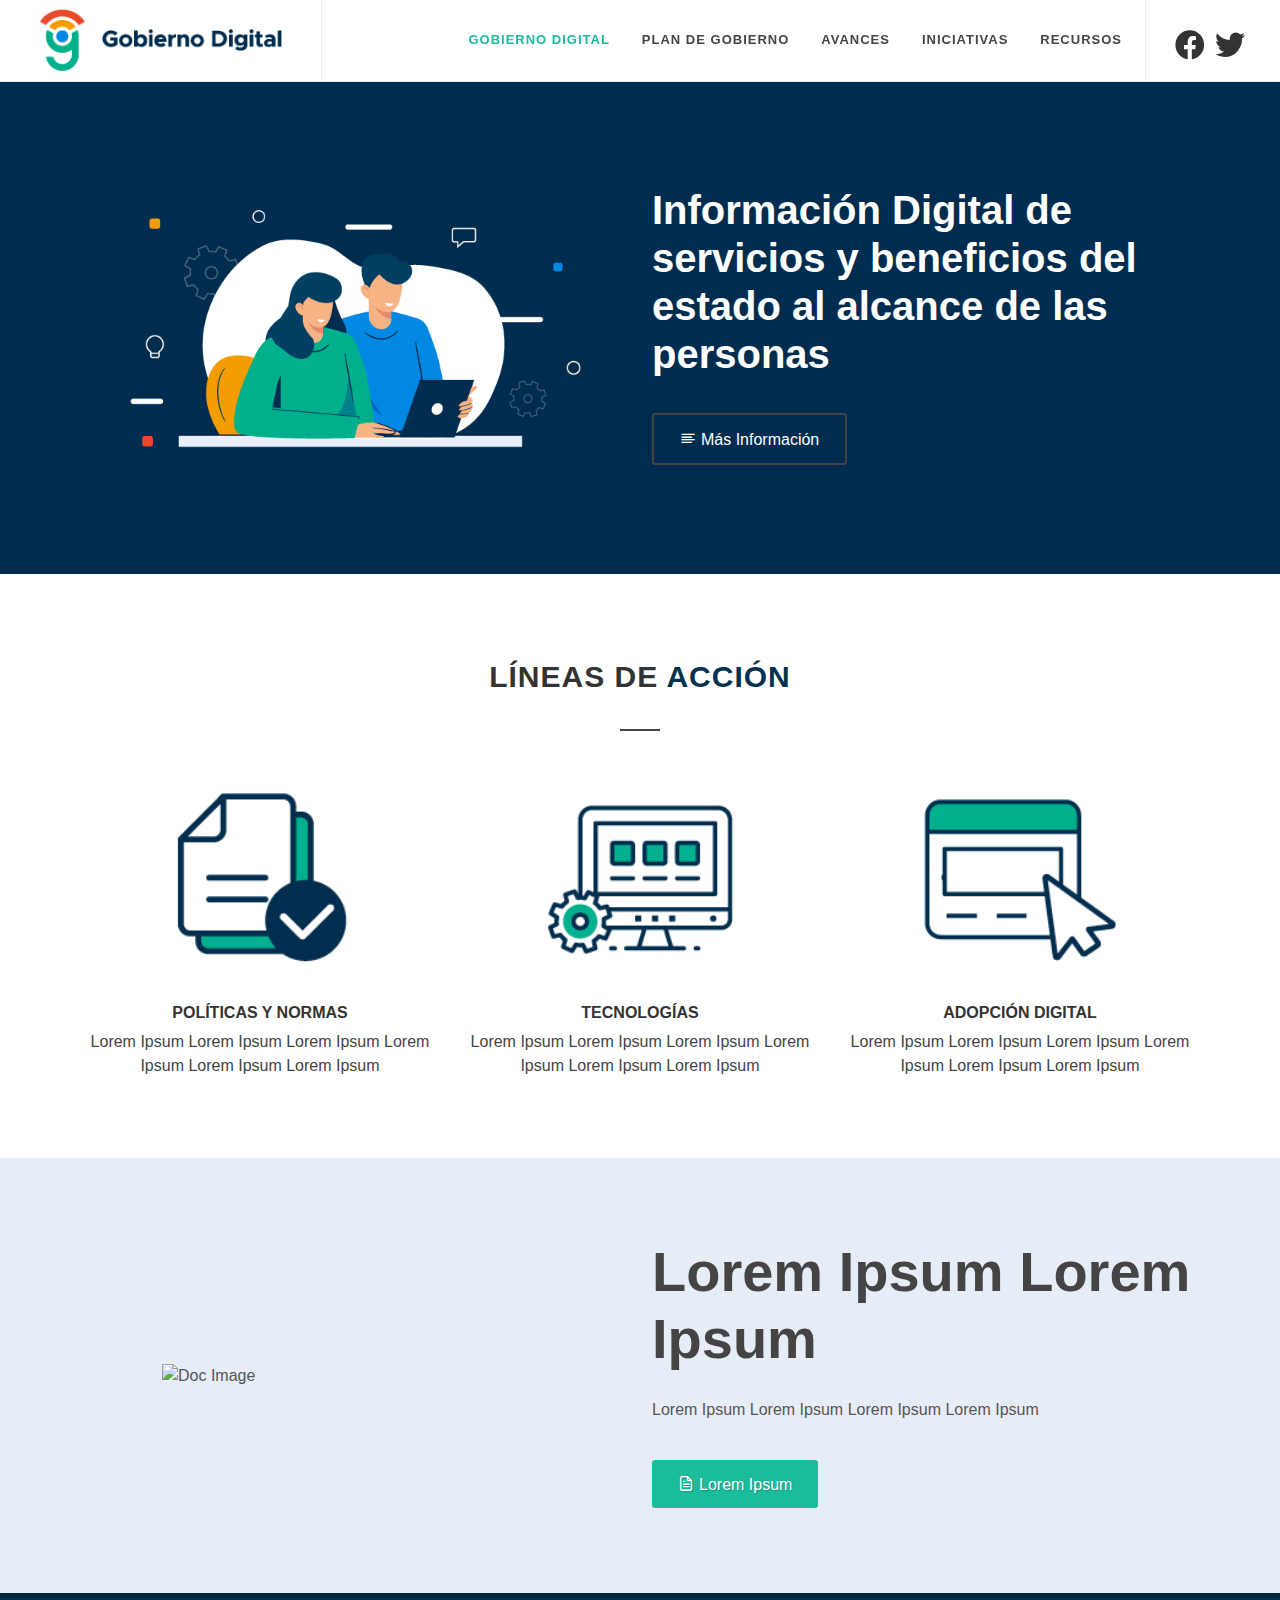
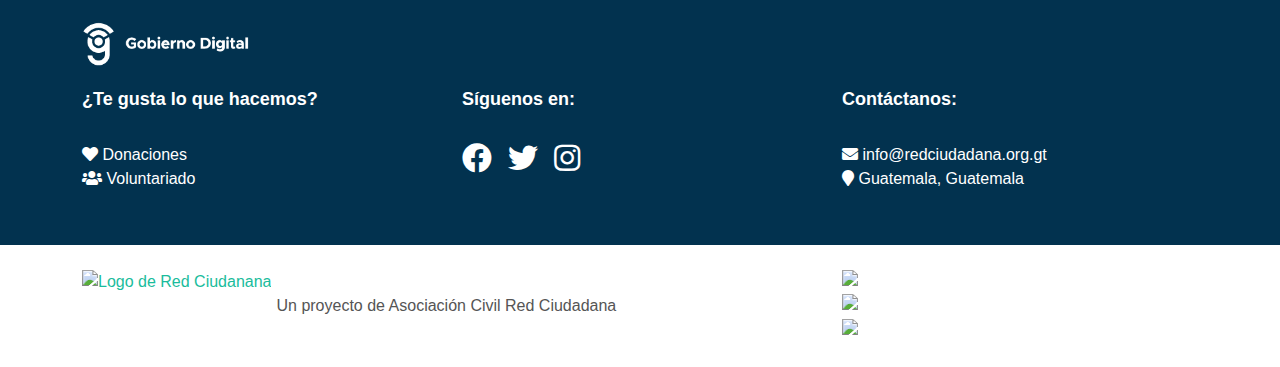
==== commit c2bca3db: "inicios index" ====
--- a/index.html
+++ b/index.html
@@ -1,15 +1,17 @@
 <!DOCTYPE html>
-<html dir="ltr" lang="en-US">
+<html dir="ltr" lang="es-ES">
 <head>
 
 	<meta http-equiv="content-type" content="text/html; charset=utf-8" />
-	<meta name="author" content="SemiColonWeb" />
+	<meta name="author" content="Red Ciudadana" />
 
 	<!-- Stylesheets
 	============================================= -->
-	<link href="https://fonts.googleapis.com/css?family=Lato:300,400,400i,700|Poppins:300,400,500,600,700|PT+Serif:400,400i&display=swap" rel="stylesheet" type="text/css" />
+	<link href="https://fonts.googleapis.com/css2?family=Inter:wght@300;400;500;600;700;800;900&display=swap" rel="stylesheet">
+
 	<link rel="stylesheet" href="css/bootstrap.css" type="text/css" />
 	<link rel="stylesheet" href="style.css" type="text/css" />
+
 	<link rel="stylesheet" href="css/dark.css" type="text/css" />
 	<link rel="stylesheet" href="css/font-icons.css" type="text/css" />
 	<link rel="stylesheet" href="css/animate.css" type="text/css" />
@@ -18,59 +20,69 @@
 	<link rel="stylesheet" href="css/custom.css" type="text/css" />
 	<meta name="viewport" content="width=device-width, initial-scale=1" />
 
-	<!-- SLIDER REVOLUTION 5.x CSS SETTINGS -->
-	<link rel="stylesheet" type="text/css" href="include/rs-plugin/css/settings.css" media="screen" />
-	<link rel="stylesheet" type="text/css" href="include/rs-plugin/css/layers.css">
-	<link rel="stylesheet" type="text/css" href="include/rs-plugin/css/navigation.css">
+	<link rel="stylesheet" href="css/colors.php?color=F9BE79" type="text/css" />
+	<link rel="stylesheet" href="https://cdnjs.cloudflare.com/ajax/libs/font-awesome/5.15.3/css/all.min.css"/>
+
+	<!-- Forum Demo Specific Stylesheet -->
+	<link rel="stylesheet" href="demos/forum/forum.css" type="text/css" /> <!-- Forum Custom Css -->
+	<link rel="stylesheet" href="demos/forum/css/fonts.css" type="text/css" /> <!-- Forum Custom Fonts -->
+	<!-- / -->
 
 	<!-- Document Title
 	============================================= -->
 	<title>Gobierno Digital | Red Ciudadana</title>
 
-	<style>
-
-		.revo-slider-emphasis-text {
-			font-size: 58px;
-			font-weight: 700;
-			letter-spacing: 1px;
-			font-family: 'Poppins', sans-serif;
-			padding: 15px 20px;
-			border-top: 2px solid #FFF;
-			border-bottom: 2px solid #FFF;
-		}
-
-		.revo-slider-desc-text {
-			font-size: 20px;
-			font-family: 'Lato', sans-serif;
-			width: 650px;
-			text-align: center;
-			line-height: 1.5;
-		}
-
-		.revo-slider-caps-text {
-			font-size: 16px;
-			font-weight: 400;
-			letter-spacing: 3px;
-			font-family: 'Poppins', sans-serif;
-		}
-
-		.tp-video-play-button { display: none !important; }
-
-		.tp-caption { white-space: nowrap; }
-
-	</style>
-
 </head>
 
-<body class="stretched">
+<body class="stretched search-overlay">
 
 	<!-- Document Wrapper
 	============================================= -->
 	<div id="wrapper" class="clearfix">
 
+		<!-- Modal -->
+		<div class="modal fade" id="modal-signin" tabindex="-1" aria-labelledby="modal-signin" aria-hidden="true">
+			<div class="modal-dialog modal-dialog-centered modal-lg">
+				<div class="modal-content bg-white p-4 p-md-5 rounded">
+					<h3 class="h2 fw-bolder mb-4">Create a New Topic</h3>
+					<form class="row mb-0" action="#" method="post" enctype="multipart/form-data">
+						<div class="col-12 form-group mb-4">
+							<textarea name="post-message" id="post-message" class="form-control" cols="30" rows="10"></textarea>
+						</div>
+						<div class="clear"></div>
+						<div class="col-6 form-group">
+							<small class="text-muted">Maximum file size allowed is 2048 KB.</small>
+							<div class="form-file">
+								<input type="file" class="form-control" id="file-input">
+							</div>
+						</div>
+						<div class="clear"></div>
+						<div class="col-12 form-group mb-1">
+							<div class="form-check form-check-inline">
+								<input class="form-check-input" type="checkbox" id="inlineCheckbox1" value="option1">
+								<label class="form-check-label nott ls0 mb-0 fw-semibold" for="inlineCheckbox1">Set as a Private Reply</label>
+							</div>
+						</div>
+						<div class="clear"></div>
+						<div class="col-12 form-group">
+							<div class="form-check form-check-inline">
+								<input class="form-check-input" type="checkbox" id="inlineCheckbox2" value="option2">
+								<label class="form-check-label nott ls0 mb-0 fw-semibold" for="inlineCheckbox2">Email me when Someone Replies</label>
+							</div>
+						</div>
+						<div class="col-12">
+							<button type="submit" name="submit" class="button button-large bg-alt border border-width-2 rounded-1 fw-medium nott ls0 ms-0">Submit Now</button>
+
+							<button type="button" data-bs-dismiss="modal" aria-label="Close" class="button button-large button-border border-default h-bg-danger rounded-1 fw-medium nott ls0 ms-0">Cancel</button>
+						</div>
+					</form>
+				</div>
+			</div>
+		</div>
+
 		<!-- Header
 		============================================= -->
-		<header id="header">
+		<header id="header" class="full-header header-size-md" data-mobile-sticky="true">
 			<div id="header-wrap">
 				<div class="container">
 					<div class="header-row">
@@ -78,58 +90,57 @@
 						<!-- Logo
 						============================================= -->
 						<div id="logo">
-							<a href="index.html" class="standard-logo" data-dark-logo="images/logo-dark.png"><img src="images/logo.png" alt="Canvas Logo"></a>
-							<a href="index.html" class="retina-logo" data-dark-logo="images/logo-dark@2x.png"><img src="images/logo@2x.png" alt="Canvas Logo"></a>
+							<a href="demo-forum.html" class="standard-logo"><img src="ELEMENTOS/LOGOTIPOS/GOBIERNO-DIGITAL.png" style="padding:0.5rem" alt="Canvas Logo"></a>
+							<a href="demo-forum.html" class="retina-logo"><img src="ELEMENTOS/LOGOTIPOS/GOBIERNO-DIGITAL.png" alt="Canvas Logo"></a>
 						</div><!-- #logo end -->
 
-						<div class="header-misc">
+						<div class="header-misc ms-0">
 
 							<!-- Top Search
 							============================================= -->
-							<div id="top-search" class="header-misc-icon">
-								<a href="#" id="top-search-trigger"><i class="icon-line-search"></i><i class="icon-line-cross"></i></a>
+							<div id="top-search" class="header-misc-icon d-flex">
+								<!--id="top-search-trigger"--><!--a href="#" ><i class="icon-line-search"></i><i class="icon-line-cross"></i></a-->
+
+								<a href="https://www.facebook.com/Redciudadanagt" class="nav-link-social" style="margin: 0 10px" target="_blank"><i class="fab fa-facebook pad0100 ft30" aria-hidden="true"></i></a>
+								<a href="https://twitter.com/RedxGuate" class="nav-link-social" style="margin: 0 10px" target="_blank"><i class="fab fa-twitter pad0100 ft30" aria-hidden="true"></i></a>
+								
 							</div><!-- #top-search end -->
 
-							<!-- Top Cart
-							============================================= -->
-							<div id="top-cart" class="header-misc-icon d-none d-sm-block">
-								<a href="#" id="top-cart-trigger"><i class="icon-line-bag"></i><span class="top-cart-number">5</span></a>
-								<div class="top-cart-content">
-									<div class="top-cart-title">
-										<h4>Shopping Cart</h4>
-									</div>
-									<div class="top-cart-items">
-										<div class="top-cart-item">
-											<div class="top-cart-item-image">
-												<a href="#"><img src="images/shop/small/1.jpg" alt="Blue Round-Neck Tshirt" /></a>
+							<!-- Top Account
+							============================================= >
+							<div class="header-misc-icon">
+								<a href="#" id="notifylink" data-bs-toggle="dropdown" data-bs-offset="0,15" aria-haspopup="true" aria-expanded="false" data-offset="12,12"><i class="icon-line-bell notification-badge"></i></a>
+								<div class="dropdown-menu dropdown-menu-end py-0 m-0 overflow-auto" aria-labelledby="notifylink" style="width: 320px; max-height: 300px">
+									<span class="dropdown-header border-bottom border-f5 fw-medium text-uppercase ls1">Notifications</span>
+									<div class="list-group list-group-flush">
+										<a href="#" class="d-flex list-group-item">
+											<img src="demos/articles/images/authors/2.jpg" width="35" height="35" class="rounded-circle me-3 mt-1" alt="Profile">
+											<div class="media-body">
+												<h5 class="my-0 fw-normal text-muted"><span class="text-dark fw-bold">SemiColonWeb</span> has replied on your post <span class="text-dark fw-bold">Package Generator – Approx time for a file.</span></h5>
+												<small class="text-smaller">10 mins ago</small>
 											</div>
-											<div class="top-cart-item-desc">
-												<div class="top-cart-item-desc-title">
-													<a href="#">Blue Round-Neck Tshirt with a Button</a>
-													<span class="top-cart-item-price d-block">$19.99</span>
-												</div>
-												<div class="top-cart-item-quantity">x 2</div>
+										</a>
+										<a href="#" class="d-flex list-group-item">
+											<i class="icon-line-check badge-icon bg-success text-white me-3 mt-1"></i>
+											<div class="media-body">
+												<h5 class="my-0 fw-normal text-muted"><span class="text-dark fw-bold">SemiColonWeb</span> has marked to your post as solved.</h5>
+												<small class="text-smaller">2 days ago</small>
 											</div>
-										</div>
-										<div class="top-cart-item">
-											<div class="top-cart-item-image">
-												<a href="#"><img src="images/shop/small/6.jpg" alt="Light Blue Denim Dress" /></a>
-											</div>
-											<div class="top-cart-item-desc">
-												<div class="top-cart-item-desc-title">
-													<a href="#">Light Blue Denim Dress</a>
-													<span class="top-cart-item-price d-block">$24.99</span>
-												</div>
-												<div class="top-cart-item-quantity">x 3</div>
-											</div>
-										</div>
-									</div>
-									<div class="top-cart-action">
-										<span class="top-checkout-price">$114.95</span>
-										<a href="#" class="button button-3d button-small m-0">View Cart</a>
-									</div>
-								</div>
-							</div><!-- #top-cart end -->
+										</a>
+									</div>
+								</div>
+							</div>
+
+							< Top Account
+							============================================= >
+							<div class="header-misc-icon profile-image">
+								<a href="#" id="profilelink" data-bs-toggle="dropdown" data-bs-offset="0,15" aria-haspopup="true" aria-expanded="false" data-offset="12,12"><img class="rounded-circle" src="demos/forum/images/user.png" alt="User"></a>
+								<div class="dropdown-menu dropdown-menu-end py-0 m-0" aria-labelledby="profilelink">
+									<a class="dropdown-item" href="demo-forum-edit.html"><i class="icon-line-edit me-2"></i>Edit Profile</a>
+									<a class="dropdown-item" href="demo-forum-single.html"><i class="icon-line-align-left me-2"></i>Your Topics</a>
+									<a class="dropdown-item" href="demo-forum-signout.html"><i class="icon-line-log-out me-2"></i>Sign Out</a>
+								</div>
+							</div-->
 
 						</div>
 
@@ -142,181 +153,48 @@
 						<nav class="primary-menu">
 
 							<ul class="menu-container">
-								<li class="menu-item current"><a class="menu-link" href="#"><div>Home</div></a>
-									<ul class="sub-menu-container">
-										<li class="menu-item"><a class="menu-link" href="index-corporate.html"><div>Home - Corporate</div></a>
-											<ul class="sub-menu-container">
-												<li class="menu-item"><a class="menu-link" href="index-corporate.html"><div>Corporate - Layout 1</div></a></li>
-												<li class="menu-item"><a class="menu-link" href="index-corporate-2.html"><div>Corporate - Layout 2</div></a></li>
-												<li class="menu-item"><a class="menu-link" href="index-corporate-3.html"><div>Corporate - Layout 3</div></a></li>
-												<li class="menu-item"><a class="menu-link" href="index-corporate-4.html"><div>Corporate - Layout 4</div></a></li>
-											</ul>
-										</li>
-										<li class="menu-item"><a class="menu-link" href="index-portfolio.html"><div>Home - Portfolio</div></a>
-											<ul class="sub-menu-container">
-												<li class="menu-item"><a class="menu-link" href="index-portfolio.html"><div>Portfolio - Layout 1</div></a></li>
-												<li class="menu-item"><a class="menu-link" href="index-portfolio-2.html"><div>Portfolio - Layout 2</div></a></li>
-												<li class="menu-item"><a class="menu-link" href="index-portfolio-3.html"><div>Portfolio - Masonry</div></a></li>
-												<li class="menu-item"><a class="menu-link" href="index-portfolio-4.html"><div>Portfolio - AJAX</div></a></li>
-											</ul>
-										</li>
-										<li class="menu-item"><a class="menu-link" href="index-blog.html"><div>Home - Blog</div></a>
-											<ul class="sub-menu-container">
-												<li class="menu-item"><a class="menu-link" href="index-blog.html"><div>Blog - Layout 1</div></a></li>
-												<li class="menu-item"><a class="menu-link" href="index-blog-2.html"><div>Blog - Layout 2</div></a></li>
-												<li class="menu-item"><a class="menu-link" href="index-blog-3.html"><div>Blog - Layout 3</div></a></li>
-											</ul>
-										</li>
-										<li class="menu-item"><a class="menu-link" href="index-shop.html"><div>Home - Shop</div></a>
-											<ul class="sub-menu-container">
-												<li class="menu-item"><a class="menu-link" href="index-shop.html"><div>Shop - Layout 1</div></a></li>
-												<li class="menu-item"><a class="menu-link" href="index-shop-2.html"><div>Shop - Layout 2</div></a></li>
-											</ul>
-										</li>
-										<li class="menu-item"><a class="menu-link" href="index-magazine.html"><div>Home - Magazine</div></a>
-											<ul class="sub-menu-container">
-												<li class="menu-item"><a class="menu-link" href="index-magazine.html"><div>Magazine - Layout 1</div></a></li>
-												<li class="menu-item"><a class="menu-link" href="index-magazine-2.html"><div>Magazine - Layout 2</div></a></li>
-												<li class="menu-item"><a class="menu-link" href="index-magazine-3.html"><div>Magazine - Layout 3</div></a></li>
-											</ul>
-										</li>
-										<li class="menu-item"><a class="menu-link" href="landing.html"><div>Home - Landing Page</div></a>
-											<ul class="sub-menu-container">
-												<li class="menu-item"><a class="menu-link" href="landing.html"><div>Landing Page - Layout 1</div></a></li>
-												<li class="menu-item"><a class="menu-link" href="landing-2.html"><div>Landing Page - Layout 2</div></a></li>
-												<li class="menu-item"><a class="menu-link" href="landing-3.html"><div>Landing Page - Layout 3</div></a></li>
-												<li class="menu-item"><a class="menu-link" href="landing-4.html"><div>Landing Page - Layout 4</div></a></li>
-												<li class="menu-item"><a class="menu-link" href="landing-5.html"><div>Landing Page - Layout 5</div></a></li>
-											</ul>
-										</li>
-										<li class="menu-item"><a class="menu-link" href="index-fullscreen-image.html"><div>Home - Full Screen</div></a>
-											<ul class="sub-menu-container">
-												<li class="menu-item"><a class="menu-link" href="index-fullscreen-image.html"><div>Full Screen - Image</div></a></li>
-												<li class="menu-item"><a class="menu-link" href="index-fullscreen-slider.html"><div>Full Screen - Slider</div></a></li>
-												<li class="menu-item"><a class="menu-link" href="index-fullscreen-video.html"><div>Full Screen - Video</div></a></li>
-											</ul>
-										</li>
-										<li class="menu-item"><a class="menu-link" href="index-onepage.html"><div>Home - One Page</div></a>
-											<ul class="sub-menu-container">
-												<li class="menu-item"><a class="menu-link" href="index-onepage.html"><div>One Page - Default</div></a></li>
-												<li class="menu-item"><a class="menu-link" href="index-onepage-2.html"><div>One Page - Submenu</div></a></li>
-												<li class="menu-item"><a class="menu-link" href="index-onepage-3.html"><div>One Page - Dots Style</div></a></li>
-											</ul>
-										</li>
-										<li class="menu-item"><a class="menu-link" href="index-wedding.html"><div>Home - Wedding</div></a></li>
-										<li class="menu-item"><a class="menu-link" href="index-restaurant.html"><div>Home - Restaurant</div></a></li>
-										<li class="menu-item"><a class="menu-link" href="index-events.html"><div>Home - Events</div></a></li>
-										<li class="menu-item"><a class="menu-link" href="index-parallax.html"><div>Home - Parallax</div></a></li>
-										<li class="menu-item"><a class="menu-link" href="index-app-showcase.html"><div>Home - App Showcase</div></a></li>
-									</ul>
-								</li>
-								<!-- Mega Menu
-								============================================= -->
-								<li class="menu-item mega-menu"><a class="menu-link" href="#"><div>Men</div></a>
-									<div class="mega-menu-content mega-menu-style-2">
-										<div class="container">
-											<div class="row">
-												<ul class="sub-menu-container mega-menu-column col-lg-3">
-													<li class="menu-item mega-menu-title"><a class="menu-link" href="#"><div>Footwear</div></a>
-														<ul class="sub-menu-container">
-															<li class="menu-item"><a class="menu-link" href="#"><div>Casual Shoes</div></a></li>
-															<li class="menu-item"><a class="menu-link" href="#"><div>Formal Shoes</div></a></li>
-															<li class="menu-item"><a class="menu-link" href="#"><div>Sports shoes</div></a></li>
-															<li class="menu-item"><a class="menu-link" href="#"><div>Flip Flops</div></a></li>
-															<li class="menu-item"><a class="menu-link" href="#"><div>Slippers</div></a></li>
-															<li class="menu-item"><a class="menu-link" href="#"><div>Sports Sandals</div></a></li>
-															<li class="menu-item"><a class="menu-link" href="#"><div>Party Shoes</div></a></li>
-														</ul>
-													</li>
-												</ul>
-												<ul class="sub-menu-container mega-menu-column col-lg-3">
-													<li class="menu-item mega-menu-title"><a class="menu-link" href="#"><div>Clothing</div></a>
-														<ul class="sub-menu-container">
-															<li class="menu-item"><a class="menu-link" href="#"><div>Casual Shirts</div></a></li>
-															<li class="menu-item"><a class="menu-link" href="#"><div>T-Shirts</div></a></li>
-															<li class="menu-item"><a class="menu-link" href="#"><div>Collared Tees</div></a></li>
-															<li class="menu-item"><a class="menu-link" href="#"><div>Pants / Trousers</div></a></li>
-															<li class="menu-item"><a class="menu-link" href="#"><div>Ethnic Wear</div></a></li>
-															<li class="menu-item"><a class="menu-link" href="#"><div>Jeans</div></a></li>
-															<li class="menu-item"><a class="menu-link" href="#"><div>Sweamwear</div></a></li>
-														</ul>
-													</li>
-												</ul>
-												<ul class="sub-menu-container mega-menu-column col-lg-3">
-													<li class="menu-item mega-menu-title"><a class="menu-link" href="#"><div>Accessories</div></a>
-														<ul class="sub-menu-container">
-															<li class="menu-item"><a class="menu-link" href="#"><div>Bags &amp; Backpacks</div></a></li>
-															<li class="menu-item"><a class="menu-link" href="#"><div>Watches</div></a></li>
-															<li class="menu-item"><a class="menu-link" href="#"><div>Sunglasses</div></a></li>
-															<li class="menu-item"><a class="menu-link" href="#"><div>Wallets</div></a></li>
-															<li class="menu-item"><a class="menu-link" href="#"><div>Caps &amp; Hats</div></a></li>
-															<li class="menu-item"><a class="menu-link" href="#"><div>Jewellery</div></a></li>
-															<li class="menu-item"><a class="menu-link" href="#"><div>Belts, Ties</div></a></li>
-														</ul>
-													</li>
-												</ul>
-												<ul class="sub-menu-container mega-menu-column col-lg-3">
-													<li class="menu-item mega-menu-title"><a class="menu-link" href="#"><div>New Arrivals</div></a>
-														<ul class="sub-menu-container">
-															<li class="menu-item"><a class="menu-link" href="#"><div>T-Shirts</div></a></li>
-															<li class="menu-item"><a class="menu-link" href="#"><div>Formal Shoes</div></a></li>
-															<li class="menu-item"><a class="menu-link" href="#"><div>Accessories</div></a></li>
-															<li class="menu-item"><a class="menu-link" href="#"><div>Watches</div></a></li>
-															<li class="menu-item"><a class="menu-link" href="#"><div>Perfumes</div></a></li>
-															<li class="menu-item"><a class="menu-link" href="#"><div>Belts, Ties</div></a></li>
-															<li class="menu-item"><a class="menu-link" href="#"><div>Formal Shirts</div></a></li>
-														</ul>
-													</li>
+								<li class="menu-item current"><a class="menu-link" href="index.html"><div>Gobierno Digital</div></a></li>
+								<li class="menu-item "><a class="menu-link" href="politicadatos.html"><div>Plan de Gobierno</div></a></li>
+								<li class="menu-item"><a class="menu-link" href="avances.html"><div>Avances</div></a></li>
+								<li class="menu-item"><a class="menu-link" href="guiasyrecursos.html"><div>Iniciativas</div></a></li>
+								<li class="menu-item"><a class="menu-link" href="asistencia.html"><div>Recursos</div></a></li>
+							</ul>
+
+						</nav><!-- #primary-menu end -->
+
+						<form class="top-search-form bg-alt dark" action="search.html" method="get">
+							<div class="container row justify-content-center">
+								<div class="col-sm-8">
+									<input type="text" name="q" class="form-control form-control-lg mb-5 border-color" value="" placeholder="Type Your Query &amp; Hit Enter.." autocomplete="off">
+									<div class="row col-mb-30">
+										<div class="col-md-6">
+											<div class="widget widget_links clearfix">
+												<h4 class="">Recent Topics</h4>
+												<ul>
+													<li><a href="demo-forum-single.html">Package Generator – Approx time for a file</a></li>
+													<li><a href="demo-forum-single.html">Open sub-menu touching menu-item name</a></li>
+													<li><a href="demo-forum-single.html">Portfolio Overlay Slide fadein fadeout</a></li>
+													<li><a href="demo-forum-single.html">Show menu .dropdown-menu down only</a></li>
+													<li><a href="demo-forum-single.html">Couldnt Generate Package Snippet</a></li>
 												</ul>
 											</div>
 										</div>
-									</div>
-								</li><!-- .mega-menu end -->
-								<li class="menu-item mega-menu mega-menu-small"><a class="menu-link" href="#"><div>Women</div></a>
-									<div class="mega-menu-content mega-menu-style-2">
-										<div class="container">
-											<div class="row">
-												<ul class="sub-menu-container mega-menu-column col-lg-6">
-													<li class="menu-item mega-menu-title"><a class="menu-link" href="#"><div>Footwear</div></a>
-														<ul class="sub-menu-container">
-															<li class="menu-item"><a class="menu-link" href="#"><div>Casual Shoes</div></a></li>
-															<li class="menu-item"><a class="menu-link" href="#"><div>Formal Shoes</div></a></li>
-															<li class="menu-item"><a class="menu-link" href="#"><div>Sports shoes</div></a></li>
-															<li class="menu-item"><a class="menu-link" href="#"><div>Flip Flops</div></a></li>
-															<li class="menu-item"><a class="menu-link" href="#"><div>Slippers</div></a></li>
-															<li class="menu-item"><a class="menu-link" href="#"><div>Sports Sandals</div></a></li>
-															<li class="menu-item"><a class="menu-link" href="#"><div>Party Shoes</div></a></li>
-														</ul>
-													</li>
-												</ul>
-												<ul class="sub-menu-container mega-menu-column col-lg-6">
-													<li class="menu-item mega-menu-title"><a class="menu-link" href="#"><div>Clothing</div></a>
-														<ul class="sub-menu-container">
-															<li class="menu-item"><a class="menu-link" href="#"><div>Casual Shirts</div></a></li>
-															<li class="menu-item"><a class="menu-link" href="#"><div>T-Shirts</div></a></li>
-															<li class="menu-item"><a class="menu-link" href="#"><div>Collared Tees</div></a></li>
-															<li class="menu-item"><a class="menu-link" href="#"><div>Pants / Trousers</div></a></li>
-															<li class="menu-item"><a class="menu-link" href="#"><div>Ethnic Wear</div></a></li>
-															<li class="menu-item"><a class="menu-link" href="#"><div>Jeans</div></a></li>
-															<li class="menu-item"><a class="menu-link" href="#"><div>Sweamwear</div></a></li>
-														</ul>
-													</li>
+
+										<div class="col-md-6">
+											<div class="widget widget_links clearfix">
+												<h4 class="">Helpful Documentation</h4>
+												<ul>
+													<li><a href="demo-forum-single.html">How to Install</a></li>
+													<li><a href="demo-forum-single.html">How to setup Niche Demos</a></li>
+													<li><a href="demo-forum-single.html">Header Layouts and Styles</a></li>
+													<li><a href="demo-forum-single.html">Setup Forms</a></li>
+													<li><a href="demo-forum-single.html">Setup RTL</a></li>
 												</ul>
 											</div>
 										</div>
 									</div>
-								</li><!-- .mega-menu end -->
-								<li class="menu-item"><a class="menu-link" href="#"><div>Accessories</div><span>Awesome Works</span></a></li>
-								<li class="menu-item"><a class="menu-link" href="#"><div>Sale</div><span>Awesome Works</span></a></li>
-								<li class="menu-item"><a class="menu-link" href="#"><div>Blog</div><span>Latest News</span></a></li>
-								<li class="menu-item"><a class="menu-link" href="#"><div>Videos</div><span>Latest News</span></a></li>
-								<li class="menu-item"><a class="menu-link" href="#"><div>Contact</div><span>Get In Touch</span></a></li>
-							</ul>
-
-						</nav><!-- #primary-menu end -->
-
-						<form class="top-search-form" action="search.html" method="get">
-							<input type="text" name="q" class="form-control" value="" placeholder="Type &amp; Hit Enter.." autocomplete="off">
+								</div>
+							</div>
 						</form>
 
 					</div>
@@ -325,1064 +203,413 @@
 			<div class="header-wrap-clone"></div>
 		</header><!-- #header end -->
 
-		<section id="slider" class="slider-element slider-parallax revslider-wrap overflow-hidden clearfix">
-
-			<!--
-			#################################
-				- THEMEPUNCH BANNER -
-			#################################
-			-->
-			<div id="rev_slider_ishop_wrapper" class="rev_slider_wrapper fullwidth-container" data-alias="default-slider" style="padding:0px;">
-					<!-- START REVOLUTION SLIDER 5.1.4 fullwidth mode -->
-				<div id="rev_slider_ishop" class="rev_slider fullwidthbanner" style="display:none;" data-version="5.1.4">
-					<ul>    <!-- SLIDE  -->
-						<li data-transition="fade" data-slotamount="1" data-masterspeed="1500" data-delay="5000" data-saveperformance="off" data-title="Latest Collections" style="background-color: #F6F6F6;">
-							<!-- LAYERS -->
-
-							<!-- LAYER NR. 2 -->
-							<div class="tp-caption ltl tp-resizeme revo-slider-caps-text text-uppercase"
-							data-x="100"
-							data-y="50"
-							data-transform_in="x:-200;y:0;z:0;rotationZ:0;scaleX:1;scaleY:1;skewX:0;skewY:0;opacity:0;s:700;e:Power4.easeOutQuad;"
-							data-speed="400"
-							data-start="1000"
-							data-easing="easeOutQuad"
-							data-splitin="none"
-							data-splitout="none"
-							data-elementdelay="0.01"
-							data-endelementdelay="0.1"
-							data-endspeed="1000"
-							data-endeasing="Power4.easeIn"><img src="images/slider/rev/shop/girl1.jpg" alt="Girl"></div>
-
-							<div class="tp-caption ltl tp-resizeme revo-slider-caps-text text-uppercase"
-							data-x="570"
-							data-y="75"
-							data-transform_in="x:0;y:150;z:0;rotationZ:0;scaleX:1.3;scaleY:1;skewX:0;skewY:0;opacity:0;s:700;e:Power4.easeOutQuad;"
-							data-speed="700"
-							data-start="1000"
-							data-easing="easeOutQuad"
-							data-splitin="none"
-							data-splitout="none"
-							data-elementdelay="0.01"
-							data-endelementdelay="0.1"
-							data-endspeed="1000"
-							data-endeasing="Power4.easeIn" style=" color: #333;">Get your Shopping Bags Ready</div>
-
-							<div class="tp-caption ltl tp-resizeme revo-slider-emphasis-text p-0 border-0"
-							data-x="570"
-							data-y="105"
-							data-transform_in="x:0;y:150;z:0;rotationZ:0;scaleX:1.3;scaleY:1;skewX:0;skewY:0;opacity:0;s:700;e:Power4.easeOutQuad;"
-							data-speed="700"
-							data-start="1200"
-							data-easing="easeOutQuad"
-							data-splitin="none"
-							data-splitout="none"
-							data-elementdelay="0.01"
-							data-endelementdelay="0.1"
-							data-endspeed="1000"
-							data-endeasing="Power4.easeIn" style=" color: #333; max-width: 430px; line-height: 1.15;">Latest Fashion<br>Collections</div>
-
-							<div class="tp-caption ltl tp-resizeme revo-slider-desc-text text-start"
-							data-x="570"
-							data-y="275"
-							data-transform_in="x:0;y:150;z:0;rotationZ:0;scaleX:1.3;scaleY:1;skewX:0;skewY:0;opacity:0;s:700;e:Power4.easeOutQuad;"
-							data-speed="700"
-							data-start="1400"
-							data-easing="easeOutQuad"
-							data-splitin="none"
-							data-splitout="none"
-							data-elementdelay="0.01"
-							data-endelementdelay="0.1"
-							data-endspeed="1000"
-							data-endeasing="Power4.easeIn" style=" color: #333; max-width: 550px; white-space: normal;">We have created a Design that looks Awesome, performs Brilliantly &amp; senses Orientations.</div>
-
-							<div class="tp-caption ltl tp-resizeme"
-							data-x="570"
-							data-y="375"
-							data-transform_in="x:0;y:150;z:0;rotationZ:0;scaleX:1.3;scaleY:1;skewX:0;skewY:0;opacity:0;s:700;e:Power4.easeOutQuad;"
-							data-speed="700"
-							data-start="1550"
-							data-easing="easeOutQuad"
-							data-splitin="none"
-							data-splitout="none"
-							data-elementdelay="0.01"
-							data-endelementdelay="0.1"
-							data-endspeed="1000"
-							data-endeasing="Power4.easeIn"><a href="#" class="button button-border button-large button-rounded text-end m-0"><span>Start Shopping</span> <i class="icon-angle-right"></i></a></div>
-
-						</li>
-						<!-- SLIDE  -->
-						<li data-transition="slideup" data-slotamount="1" data-masterspeed="1500" data-delay="5000"  data-saveperformance="off"  data-title="Messenger bags" style="background-color: #E9E8E3;">
-							<!-- LAYERS -->
-
-							<div class="tp-caption ltl tp-resizeme revo-slider-caps-text text-uppercase"
-							data-x="630"
-							data-y="78"
-							data-transform_in="x:250;y:0;z:0;rotationZ:0;scaleX:1;scaleY:1;skewX:0;skewY:0;opacity:0;s:400;e:Power4.easeOutQuad;"
-							data-speed="400"
-							data-start="1000"
-							data-easing="easeOutQuad"
-							data-splitin="none"
-							data-splitout="none"
-							data-elementdelay="0.01"
-							data-endelementdelay="0.1"
-							data-endspeed="1000"
-							data-endeasing="Power4.easeIn"><img src="images/slider/rev/shop/bag.png" alt="Bag"></div>
-
-							<!-- LAYER NR. 2 -->
-							<div class="tp-caption ltl tp-resizeme revo-slider-caps-text text-uppercase"
-							data-x="0"
-							data-y="110"
-							data-transform_in="x:0;y:150;z:0;rotationZ:0;scaleX:1.3;scaleY:1;skewX:0;skewY:0;opacity:0;s:700;e:Power4.easeOutQuad;"
-							data-speed="700"
-							data-start="1000"
-							data-easing="easeOutQuad"
-							data-splitin="none"
-							data-splitout="none"
-							data-elementdelay="0.01"
-							data-endelementdelay="0.1"
-							data-endspeed="1000"
-							data-endeasing="Power4.easeIn" style=" color: #333;">Buy Stylish Bags at Discounted Prices</div>
-
-							<div class="tp-caption ltl tp-resizeme revo-slider-emphasis-text p-0 border-0"
-							data-x="0"
-							data-y="140"
-							data-transform_in="x:0;y:150;z:0;rotationZ:0;scaleX:1.3;scaleY:1;skewX:0;skewY:0;opacity:0;s:700;e:Power4.easeOutQuad;"
-							data-speed="700"
-							data-start="1200"
-							data-easing="easeOutQuad"
-							data-splitin="none"
-							data-splitout="none"
-							data-elementdelay="0.01"
-							data-endelementdelay="0.1"
-							data-endspeed="1000"
-							data-endeasing="Power4.easeIn" style=" color: #333; line-height: 1.15;">Messenger Bags</div>
-
-							<div class="tp-caption ltl tp-resizeme revo-slider-desc-text text-start"
-							data-x="0"
-							data-y="240"
-							data-transform_in="x:0;y:150;z:0;rotationZ:0;scaleX:1.3;scaleY:1;skewX:0;skewY:0;opacity:0;s:700;e:Power4.easeOutQuad;"
-							data-speed="700"
-							data-start="1400"
-							data-easing="easeOutQuad"
-							data-splitin="none"
-							data-splitout="none"
-							data-elementdelay="0.01"
-							data-endelementdelay="0.1"
-							data-endspeed="1000"
-							data-endeasing="Power4.easeIn" style=" color: #333; max-width: 550px; white-space: normal;">Grantees insurmountable challenges invest protect, growth improving quality social entrepreneurship.</div>
-
-							<div class="tp-caption ltl tp-resizeme"
-							data-x="0"
-							data-y="340"
-							data-transform_in="x:0;y:150;z:0;rotationZ:0;scaleX:1.3;scaleY:1;skewX:0;skewY:0;opacity:0;s:700;e:Power4.easeOutQuad;"
-							data-speed="700"
-							data-start="1550"
-							data-easing="easeOutQuad"
-							data-splitin="none"
-							data-splitout="none"
-							data-elementdelay="0.01"
-							data-endelementdelay="0.1"
-							data-endspeed="1000"
-							data-endeasing="Power4.easeIn"><a href="#" class="button button-border button-large button-rounded text-end m-0"><span>Start Shopping</span> <i class="icon-angle-right"></i></a></div>
-
-							<div class="tp-caption utb tp-resizeme revo-slider-caps-text text-uppercase"
-							data-x="510"
-							data-y="0"
-							data-transform_in="x:0;y:-236;z:0;rotationZ:0;skewX:0;skewY:0;opacity:0;s:700;e:Power4.easeOutQuad;"
-							data-speed="600"
-							data-start="2100"
-							data-easing="easeOutQuad"
-							data-splitin="none"
-							data-splitout="none"
-							data-elementdelay="0.01"
-							data-endelementdelay="0.1"
-							data-endspeed="1000"
-							data-endeasing="Power4.easeIn"><img src="images/slider/rev/shop/tag.png" alt="Bag"></div>
-
-						</li>
-					</ul>
-				</div>
-			</div><!-- END REVOLUTION SLIDER -->
-
+		<!-- Slider
+		============================================= -->
+		<section id="slider" class="slider-element " style="background-image:url('ELEMENTOS/SLIDER-DIGITAL.png')">
+			<div class="container">
+				<div class="row h-100">
+				<div class="col-lg-6 d-flex align-self-center flex-column">
+						<img src="ELEMENTOS/IMAGENES SLIDER/01.png" alt="Hero Image" style="z-index: 3; padding:2rem">
+					</div>
+					<div class="col-lg-6 d-flex align-self-center flex-column pt-5 pb-0 py-lg-6 mb-0 my-lg-4">
+						<h2 class="display-4 text-white" style="font-weight: 800; font-size:40px">Información Digital de servicios y beneficios del estado al alcance de las personas</h2>
+						<div>
+							<a href="" class="button button-large button-border rounded-1 fw-medium nott h-bg-alt ls0 ms-0 text-white"><i class="icon-line-align-left text-white"></i>Más Información</a>
+						</div>
+					</div>
+
+					
+				</div>
+			</div>
+			<!--div class="bg-alt py-5">
+				<div class="container">
+					<div class="d-flex">
+						<h4 class="mb-0"><span class="counter counter-inherit fw-normal text-white"><i class="icon-line-users icon-fw"></i> <span class="color fw-semibold" data-from="100" data-to="12462" data-refresh-interval="150" data-speed="2000"></span> Members Registered.</span></h4>
+						<h4 class="mb-0 ms-5"><span class="counter counter-inherit fw-normal text-white"><i class="icon-line-message-circle icon-fw"></i> <span class="color fw-semibold" data-from="100" data-to="340333" data-refresh-interval="100" data-speed="2000"></span> Posts Created.</span></h4>
+					</div>
+				</div>
+			</div-->
 		</section>
 
 		<!-- Content
 		============================================= -->
 		<section id="content">
-			<div class="content-wrap">
-				<div class="container clearfix">
-
-					<div class="row align-items-stretch gutter-20 min-vh-60">
-						<div class="col-md-8">
-
-							<div class="row align-items-stretch gutter-20 h-100">
-								<div class="col-md-6 min-vh-25 min-vh-md-0">
-									<a href="#" class="grid-inner d-block h-100" style="background-image: url('images/shop/banners/2.jpg');"></a>
-								</div>
-
-								<div class="col-md-6 min-vh-25 min-vh-md-0">
-									<a href="#" class="grid-inner d-block h-100" style="background-image: url('images/shop/banners/8.jpg'); background-position: right center;"></a>
-								</div>
-
-								<div class="col-md-12 min-vh-25 min-vh-md-0 pb-md-0">
-									<a href="#" class="grid-inner d-block h-100" style="background-image: url('images/shop/banners/4.jpg');"></a>
-								</div>
-							</div>
-
-						</div>
-
-						<div class="col-md-4 min-vh-50">
-							<a href="#" class="grid-inner d-block h-100" style="background-image: url('images/shop/banners/9.jpg'); background-position: center top;"></a>
-						</div>
-					</div>
-
-					<div class="clear"></div>
-
-					<div class="tabs topmargin-lg clearfix" id="tab-3">
-
-						<ul class="tab-nav clearfix">
-							<li><a href="#tabs-9">New Arrivals</a></li>
-							<li><a href="#tabs-10">Best sellers</a></li>
-							<li><a href="#tabs-11">You may like</a></li>
+			<div class="content-wrap" style="padding-bottom:0!important">
+				<div class="container">
+
+					<div class="heading-block center">
+						<h2>Líneas de <span style="color:#02324f">Acción</span></h2>
+						<!--span>One of the most Versatile Theme on Themeforest</span-->
+					</div>
+
+					<div class="row justify-content-center col-mb-50">
+						<div class="col-sm-6 col-lg-4">
+							<div class="feature-box media-box">
+								<div class="fbox-media">
+									<img class="px-6" src="ELEMENTOS/ICONOS/01.png" >
+								</div>
+								<div class="fbox-content px-0">
+									<h3 class="text-center">Políticas y Normas<span class="subtitle">Lorem Ipsum Lorem Ipsum Lorem Ipsum Lorem Ipsum Lorem Ipsum Lorem Ipsum </span></h3>
+									<!--p class="text-center">Lorem ipsum dolor sit amet, consectetur adipisicing elit. Eligendi rem, facilis nobis voluptatum est voluptatem accusamus molestiae eaque perspiciatis mollitia.</p-->
+								</div>
+							</div>
+						</div>
+
+						<div class="col-sm-6 col-lg-4">
+							<div class="feature-box media-box">
+								<div class="fbox-media">
+									<img class="px-6" src="ELEMENTOS/ICONOS/02.png">
+								</div>
+								<div class="fbox-content px-0">
+									<h3 class="text-center">Tecnologías<span class="subtitle">Lorem Ipsum Lorem Ipsum Lorem Ipsum Lorem Ipsum Lorem Ipsum Lorem Ipsum </span></h3>
+
+								</div>
+							</div>
+						</div>
+
+						<div class="col-sm-6 col-lg-4">
+							<div class="feature-box media-box">
+								<div class="fbox-media">
+									<img class="px-6" src="ELEMENTOS/ICONOS/03.png" >
+								</div>
+								<div class="fbox-content px-0">
+									<h3 class="text-center">Adopción Digital<span class="subtitle">Lorem Ipsum Lorem Ipsum Lorem Ipsum Lorem Ipsum Lorem Ipsum Lorem Ipsum </span></h3>
+									
+								</div>
+							</div>
+						</div>
+					</div>
+
+
+					<!--div class="row justify-content-center text-center mb-5">
+						<div class="col-xl-6 col-lg-8">
+							<h3 class="display-4 fw-bolder mb-3">Latest Discussions</h3>
+							<a href="#" data-bs-toggle="modal" data-bs-target="#modal-signin" class="button button-small button-border button-rounded  mx-0">Create A New Topic</a>
+						</div>
+					</div>
+
+					<div class="mw-md mx-auto">
+						<ul class="list-unstyled mb-4">
+							<li>
+								<ul class="topic list-unstyled row mx-0 justify-content-between align-items-center">
+									<li class="entry mb-0 col-sm-10">
+										<h3 class="mb-0"><a href="demo-forum-single.html">Jump In Content When Using Include-Header Class</a></h3>
+										<div class="entry-meta mt-1">
+											<ul>
+												<li><a href="#">40 mins ago</a></li>
+												<li><a href="#">4 Replies</a></li>
+												<li><a href="#" class="badge bg-info text-white">In Progress</a></li>
+											</ul>
+										</div>
+									</li>
+									<li class="col-sm-2">
+										<div class="bbp-author">
+											<a href="#"><img alt="User" src="demos/articles/images/authors/3.jpg"></a>
+											<a href="#"><img alt="User" src="demos/articles/images/authors/2.jpg"></a>
+											<a href="#"><img alt="User" src="demos/forum/images/user.png"></a>
+										</div>
+									</li>
+								</ul>
+
+								<ul class="topic odd list-unstyled row mx-0 justify-content-between align-items-center">
+									<li class="entry mb-0 col-sm-10">
+										<h3 class="mb-0"><a href="demo-forum-single.html">Open sub-menu touching menu-item name, instead of sub-menu-trigger only (mobile)</a></h3>
+										<div class="entry-meta mt-1">
+											<ul>
+												<li><a href="#">3 days ago</a></li>
+												<li><a href="#">1 Replies</a></li>
+												<li><a href="#" class="badge bg-info text-white">In Progress</a></li>
+											</ul>
+										</div>
+									</li>
+									<li class="col-sm-2">
+										<div class="bbp-author">
+											<a href="#"><img alt="User" src="demos/articles/images/authors/2.jpg"></a>
+											<a href="#"><img alt="User" src="demos/forum/images/user.png"></a>
+										</div>
+									</li>
+								</ul>
+
+								<ul class="topic list-unstyled row mx-0 justify-content-between align-items-center">
+									<li class="entry mb-0 col-sm-10">
+										<h3 class="mb-0"><a href="demo-forum-single.html">Portfolio Overlay Slide fadein fadeout</a></h3>
+										<div class="entry-meta mt-1">
+											<ul>
+												<li><a href="#">7 days ago</a></li>
+												<li><a href="#">21 Replies</a></li>
+												<li><a href="#" class="badge bg-success text-white">Solved</a></li>
+											</ul>
+										</div>
+									</li>
+									<li class="col-sm-2">
+										<div class="bbp-author">
+											<a href="#"><img alt="User" src="demos/articles/images/authors/1.jpg"></a>
+											<a href="#"><img alt="User" src="demos/articles/images/authors/2.jpg"></a>
+											<a href="#"><img alt="User" src="demos/articles/images/authors/3.jpg"></a>
+											<a href="#"><img alt="User" src="demos/forum/images/user.png"></a>
+										</div>
+									</li>
+								</ul>
+							</li>
 						</ul>
 
-						<div class="tab-container">
-
-							<div class="tab-content" id="tabs-9">
-
-								<div class="shop row gutter-30">
-
-									<div class="product col-lg-3 col-md-4 col-sm-6 col-12">
-										<div class="grid-inner">
-											<div class="product-image">
-												<a href="#"><img src="images/shop/dress/1.jpg" alt="Checked Short Dress"></a>
-												<a href="#"><img src="images/shop/dress/1-1.jpg" alt="Checked Short Dress"></a>
-												<div class="sale-flash badge bg-success p-2">50% Off*</div>
-												<div class="bg-overlay">
-													<div class="bg-overlay-content align-items-end justify-content-between" data-hover-animate="fadeIn" data-hover-speed="400">
-														<a href="#" class="btn btn-dark me-2"><i class="icon-shopping-basket"></i></a>
-														<a href="include/ajax/shop-item.html" class="btn btn-dark" data-lightbox="ajax"><i class="icon-line-expand"></i></a>
-													</div>
-													<div class="bg-overlay-bg bg-transparent"></div>
-												</div>
-											</div>
-											<div class="product-desc">
-												<div class="product-title"><h3><a href="#">Checked Short Dress</a></h3></div>
-												<div class="product-price"><del>$24.99</del> <ins>$12.49</ins></div>
-												<div class="product-rating">
-													<i class="icon-star3"></i>
-													<i class="icon-star3"></i>
-													<i class="icon-star3"></i>
-													<i class="icon-star3"></i>
-													<i class="icon-star-half-full"></i>
-												</div>
-											</div>
-										</div>
-									</div>
-
-									<div class="product col-lg-3 col-md-4 col-sm-6 col-12">
-										<div class="grid-inner">
-											<div class="product-image">
-												<a href="#"><img src="images/shop/pants/1-1.jpg" alt="Slim Fit Chinos"></a>
-												<a href="#"><img src="images/shop/pants/1.jpg" alt="Slim Fit Chinos"></a>
-												<div class="bg-overlay">
-													<div class="bg-overlay-content align-items-end justify-content-between" data-hover-animate="fadeIn" data-hover-speed="400">
-														<a href="#" class="btn btn-dark me-2"><i class="icon-shopping-basket"></i></a>
-														<a href="include/ajax/shop-item.html" class="btn btn-dark" data-lightbox="ajax"><i class="icon-line-expand"></i></a>
-													</div>
-													<div class="bg-overlay-bg bg-transparent"></div>
-												</div>
-											</div>
-											<div class="product-desc">
-												<div class="product-title"><h3><a href="#">Slim Fit Chinos</a></h3></div>
-												<div class="product-price">$39.99</div>
-												<div class="product-rating">
-													<i class="icon-star3"></i>
-													<i class="icon-star3"></i>
-													<i class="icon-star3"></i>
-													<i class="icon-star-half-full"></i>
-													<i class="icon-star-empty"></i>
-												</div>
-											</div>
-										</div>
-									</div>
-
-									<div class="product col-lg-3 col-md-4 col-sm-6 col-12">
-										<div class="grid-inner">
-											<div class="product-image">
-												<div class="fslider" data-arrows="false">
-													<div class="flexslider">
-														<div class="slider-wrap">
-															<div class="slide"><a href="#"><img src="images/shop/shoes/1.jpg" alt="Dark Brown Boots"></a></div>
-															<div class="slide"><a href="#"><img src="images/shop/shoes/1-1.jpg" alt="Dark Brown Boots"></a></div>
-															<div class="slide"><a href="#"><img src="images/shop/shoes/1-2.jpg" alt="Dark Brown Boots"></a></div>
-														</div>
-													</div>
-												</div>
-												<div class="bg-overlay">
-													<div class="bg-overlay-content align-items-end justify-content-between" data-hover-animate="fadeIn" data-hover-speed="400">
-														<a href="#" class="btn btn-dark me-2"><i class="icon-shopping-basket"></i></a>
-														<a href="include/ajax/shop-item.html" class="btn btn-dark" data-lightbox="ajax"><i class="icon-line-expand"></i></a>
-													</div>
-													<div class="bg-overlay-bg bg-transparent"></div>
-												</div>
-											</div>
-											<div class="product-desc">
-												<div class="product-title"><h3><a href="#">Dark Brown Boots</a></h3></div>
-												<div class="product-price">$49</div>
-												<div class="product-rating">
-													<i class="icon-star3"></i>
-													<i class="icon-star3"></i>
-													<i class="icon-star3"></i>
-													<i class="icon-star-empty"></i>
-													<i class="icon-star-empty"></i>
-												</div>
-											</div>
-										</div>
-									</div>
-
-									<div class="product col-lg-3 col-md-4 col-sm-6 col-12">
-										<div class="grid-inner">
-											<div class="product-image">
-												<a href="#"><img src="images/shop/dress/2.jpg" alt="Light Blue Denim Dress"></a>
-												<a href="#"><img src="images/shop/dress/2-2.jpg" alt="Light Blue Denim Dress"></a>
-												<div class="bg-overlay">
-													<div class="bg-overlay-content align-items-end justify-content-between" data-hover-animate="fadeIn" data-hover-speed="400">
-														<a href="#" class="btn btn-dark me-2"><i class="icon-shopping-basket"></i></a>
-														<a href="include/ajax/shop-item.html" class="btn btn-dark" data-lightbox="ajax"><i class="icon-line-expand"></i></a>
-													</div>
-													<div class="bg-overlay-bg bg-transparent"></div>
-												</div>
-											</div>
-											<div class="product-desc">
-												<div class="product-title"><h3><a href="#">Light Blue Denim Dress</a></h3></div>
-												<div class="product-price">$19.95</div>
-												<div class="product-rating">
-													<i class="icon-star3"></i>
-													<i class="icon-star3"></i>
-													<i class="icon-star3"></i>
-													<i class="icon-star3"></i>
-													<i class="icon-star-empty"></i>
-												</div>
-											</div>
-										</div>
-									</div>
-
-								</div>
-
-							</div>
-
-							<div class="tab-content" id="tabs-10">
-
-								<div class="shop row gutter-30">
-
-									<div class="product col-lg-3 col-md-4 col-sm-6 col-12">
-										<div class="grid-inner">
-											<div class="product-image">
-												<a href="#"><img src="images/shop/sunglasses/1.jpg" alt="Unisex Sunglasses"></a>
-												<a href="#"><img src="images/shop/sunglasses/1-1.jpg" alt="Unisex Sunglasses"></a>
-												<div class="sale-flash badge bg-danger p-2">Sale!</div>
-												<div class="bg-overlay">
-													<div class="bg-overlay-content align-items-end justify-content-between" data-hover-animate="fadeIn" data-hover-speed="400">
-														<a href="#" class="btn btn-dark me-2"><i class="icon-shopping-basket"></i></a>
-														<a href="include/ajax/shop-item.html" class="btn btn-dark" data-lightbox="ajax"><i class="icon-line-expand"></i></a>
-													</div>
-													<div class="bg-overlay-bg bg-transparent"></div>
-												</div>
-											</div>
-											<div class="product-desc">
-												<div class="product-title"><h3><a href="#">Unisex Sunglasses</a></h3></div>
-												<div class="product-price"><del>$19.99</del> <ins>$11.99</ins></div>
-												<div class="product-rating">
-													<i class="icon-star3"></i>
-													<i class="icon-star3"></i>
-													<i class="icon-star3"></i>
-													<i class="icon-star-empty"></i>
-													<i class="icon-star-empty"></i>
-												</div>
-											</div>
-										</div>
-									</div>
-
-									<div class="product col-lg-3 col-md-4 col-sm-6 col-12">
-										<div class="grid-inner">
-											<div class="product-image">
-												<a href="#"><img src="images/shop/tshirts/1.jpg" alt="Blue Round-Neck Tshirt"></a>
-												<a href="#"><img src="images/shop/tshirts/1-1.jpg" alt="Blue Round-Neck Tshirt"></a>
-												<div class="bg-overlay">
-													<div class="bg-overlay-content align-items-end justify-content-between" data-hover-animate="fadeIn" data-hover-speed="400">
-														<a href="#" class="btn btn-dark me-2"><i class="icon-shopping-basket"></i></a>
-														<a href="include/ajax/shop-item.html" class="btn btn-dark" data-lightbox="ajax"><i class="icon-line-expand"></i></a>
-													</div>
-													<div class="bg-overlay-bg bg-transparent"></div>
-												</div>
-											</div>
-											<div class="product-desc">
-												<div class="product-title"><h3><a href="#">Blue Round-Neck Tshirt</a></h3></div>
-												<div class="product-price">$9.99</div>
-												<div class="product-rating">
-													<i class="icon-star3"></i>
-													<i class="icon-star3"></i>
-													<i class="icon-star3"></i>
-													<i class="icon-star-half-full"></i>
-													<i class="icon-star-empty"></i>
-												</div>
-											</div>
-										</div>
-									</div>
-
-									<div class="product col-lg-3 col-md-4 col-sm-6 col-12">
-										<div class="grid-inner">
-											<div class="product-image">
-												<a href="#"><img src="images/shop/watches/1.jpg" alt="Silver Chrome Watch"></a>
-												<a href="#"><img src="images/shop/watches/1-1.jpg" alt="Silver Chrome Watch"></a>
-												<div class="bg-overlay">
-													<div class="bg-overlay-content align-items-end justify-content-between" data-hover-animate="fadeIn" data-hover-speed="400">
-														<a href="#" class="btn btn-dark me-2"><i class="icon-shopping-basket"></i></a>
-														<a href="include/ajax/shop-item.html" class="btn btn-dark" data-lightbox="ajax"><i class="icon-line-expand"></i></a>
-													</div>
-													<div class="bg-overlay-bg bg-transparent"></div>
-												</div>
-											</div>
-											<div class="product-desc">
-												<div class="product-title"><h3><a href="#">Silver Chrome Watch</a></h3></div>
-												<div class="product-price">$129.99</div>
-												<div class="product-rating">
-													<i class="icon-star3"></i>
-													<i class="icon-star3"></i>
-													<i class="icon-star3"></i>
-													<i class="icon-star3"></i>
-													<i class="icon-star-half-full"></i>
-												</div>
-											</div>
-										</div>
-									</div>
-
-									<div class="product col-lg-3 col-md-4 col-sm-6 col-12">
-										<div class="grid-inner">
-											<div class="product-image">
-												<a href="#"><img src="images/shop/shoes/2.jpg" alt="Men Grey Casual Shoes"></a>
-												<a href="#"><img src="images/shop/shoes/2-1.jpg" alt="Men Grey Casual Shoes"></a>
-												<div class="sale-flash badge bg-danger p-2">Sale!</div>
-												<div class="bg-overlay">
-													<div class="bg-overlay-content align-items-end justify-content-between" data-hover-animate="fadeIn" data-hover-speed="400">
-														<a href="#" class="btn btn-dark me-2"><i class="icon-shopping-basket"></i></a>
-														<a href="include/ajax/shop-item.html" class="btn btn-dark" data-lightbox="ajax"><i class="icon-line-expand"></i></a>
-													</div>
-													<div class="bg-overlay-bg bg-transparent"></div>
-												</div>
-											</div>
-											<div class="product-desc">
-												<div class="product-title"><h3><a href="#">Men Grey Casual Shoes</a></h3></div>
-												<div class="product-price"><del>$45.99</del> <ins>$39.49</ins></div>
-												<div class="product-rating">
-													<i class="icon-star3"></i>
-													<i class="icon-star3"></i>
-													<i class="icon-star-half-full"></i>
-													<i class="icon-star-empty"></i>
-													<i class="icon-star-empty"></i>
-												</div>
-											</div>
-										</div>
-									</div>
-
-								</div>
-							</div>
-
-							<div class="tab-content" id="tabs-11">
-
-								<div class="shop row gutter-30">
-
-									<div class="product col-lg-3 col-md-4 col-sm-6 col-12">
-										<div class="grid-inner">
-											<div class="product-image">
-												<div class="fslider" data-arrows="false">
-													<div class="flexslider">
-														<div class="slider-wrap">
-															<div class="slide"><a href="#"><img src="images/shop/dress/3.jpg" alt="Pink Printed Dress"></a></div>
-															<div class="slide"><a href="#"><img src="images/shop/dress/3-1.jpg" alt="Pink Printed Dress"></a></div>
-															<div class="slide"><a href="#"><img src="images/shop/dress/3-2.jpg" alt="Pink Printed Dress"></a></div>
-														</div>
-													</div>
-												</div>
-												<div class="bg-overlay">
-													<div class="bg-overlay-content align-items-end justify-content-between" data-hover-animate="fadeIn" data-hover-speed="400">
-														<a href="#" class="btn btn-dark me-2"><i class="icon-shopping-basket"></i></a>
-														<a href="include/ajax/shop-item.html" class="btn btn-dark" data-lightbox="ajax"><i class="icon-line-expand"></i></a>
-													</div>
-													<div class="bg-overlay-bg bg-transparent"></div>
-												</div>
-											</div>
-											<div class="product-desc">
-												<div class="product-title"><h3><a href="#">Pink Printed Dress</a></h3></div>
-												<div class="product-price">$39.49</div>
-												<div class="product-rating">
-													<i class="icon-star3"></i>
-													<i class="icon-star3"></i>
-													<i class="icon-star3"></i>
-													<i class="icon-star-empty"></i>
-													<i class="icon-star-empty"></i>
-												</div>
-											</div>
-										</div>
-									</div>
-
-									<div class="product col-lg-3 col-md-4 col-sm-6 col-12">
-										<div class="grid-inner">
-											<div class="product-image">
-												<a href="#"><img src="images/shop/pants/5.jpg" alt="Green Trousers"></a>
-												<a href="#"><img src="images/shop/pants/5-1.jpg" alt="Green Trousers"></a>
-												<div class="sale-flash badge bg-danger p-2">Sale!</div>
-												<div class="bg-overlay">
-													<div class="bg-overlay-content align-items-end justify-content-between" data-hover-animate="fadeIn" data-hover-speed="400">
-														<a href="#" class="btn btn-dark me-2"><i class="icon-shopping-basket"></i></a>
-														<a href="include/ajax/shop-item.html" class="btn btn-dark" data-lightbox="ajax"><i class="icon-line-expand"></i></a>
-													</div>
-													<div class="bg-overlay-bg bg-transparent"></div>
-												</div>
-											</div>
-											<div class="product-desc">
-												<div class="product-title"><h3><a href="#">Green Trousers</a></h3></div>
-												<div class="product-price"><del>$24.99</del> <ins>$21.99</ins></div>
-												<div class="product-rating">
-													<i class="icon-star3"></i>
-													<i class="icon-star3"></i>
-													<i class="icon-star3"></i>
-													<i class="icon-star-half-full"></i>
-													<i class="icon-star-empty"></i>
-												</div>
-											</div>
-										</div>
-									</div>
-
-									<div class="product col-lg-3 col-md-4 col-sm-6 col-12">
-										<div class="grid-inner">
-											<div class="product-image">
-												<a href="#"><img src="images/shop/sunglasses/2.jpg" alt="Men Aviator Sunglasses"></a>
-												<a href="#"><img src="images/shop/sunglasses/2-1.jpg" alt="Men Aviator Sunglasses"></a>
-												<div class="bg-overlay">
-													<div class="bg-overlay-content align-items-end justify-content-between" data-hover-animate="fadeIn" data-hover-speed="400">
-														<a href="#" class="btn btn-dark me-2"><i class="icon-shopping-basket"></i></a>
-														<a href="include/ajax/shop-item.html" class="btn btn-dark" data-lightbox="ajax"><i class="icon-line-expand"></i></a>
-													</div>
-													<div class="bg-overlay-bg bg-transparent"></div>
-												</div>
-											</div>
-											<div class="product-desc">
-												<div class="product-title"><h3><a href="#">Men Aviator Sunglasses</a></h3></div>
-												<div class="product-price">$13.49</div>
-												<div class="product-rating">
-													<i class="icon-star3"></i>
-													<i class="icon-star3"></i>
-													<i class="icon-star3"></i>
-													<i class="icon-star3"></i>
-													<i class="icon-star-empty"></i>
-												</div>
-											</div>
-										</div>
-									</div>
-
-									<div class="product col-lg-3 col-md-4 col-sm-6 col-12">
-										<div class="grid-inner">
-											<div class="product-image">
-												<a href="#"><img src="images/shop/tshirts/4.jpg" alt="Black Polo Tshirt"></a>
-												<a href="#"><img src="images/shop/tshirts/4-1.jpg" alt="Black Polo Tshirt"></a>
-												<div class="bg-overlay">
-													<div class="bg-overlay-content align-items-end justify-content-between" data-hover-animate="fadeIn" data-hover-speed="400">
-														<a href="#" class="btn btn-dark me-2"><i class="icon-shopping-basket"></i></a>
-														<a href="include/ajax/shop-item.html" class="btn btn-dark" data-lightbox="ajax"><i class="icon-line-expand"></i></a>
-													</div>
-													<div class="bg-overlay-bg bg-transparent"></div>
-												</div>
-											</div>
-											<div class="product-desc">
-												<div class="product-title"><h3><a href="#">Black Polo Tshirt</a></h3></div>
-												<div class="product-price">$11.49</div>
-												<div class="product-rating">
-													<i class="icon-star3"></i>
-													<i class="icon-star3"></i>
-													<i class="icon-star3"></i>
-													<i class="icon-star3"></i>
-													<i class="icon-star3"></i>
-												</div>
-											</div>
-										</div>
-									</div>
-
-								</div>
-
-							</div>
-
-						</div>
-
-					</div>
-
-					<div class="clear bottommargin-sm"></div>
-
-					<div class="row justify-content-center col-mb-50 mb-0">
-						<div class="col-sm-6 col-lg-4">
-							<div class="fancy-title title-border">
-								<h4>About Us</h4>
-							</div>
-							<p>Jane Jacobs educate, leverage affiliate Martin Luther King Jr. agriculture conflict resolution dignity. Cooperation international progress non-partisan lasting change meaningful.</p>
-						</div>
-
-						<div class="col-sm-6 col-lg-4 subscribe-widget">
-							<div class="fancy-title title-border">
-								<h4>Subscribe for Offers</h4>
-							</div>
-							<p>Subscribe to Our Newsletter to get Important News, Amazing Offers &amp; Inside Scoops:</p>
-							<div class="widget-subscribe-form-result"></div>
-							<form id="widget-subscribe-form2" action="include/subscribe.php" method="post" class="mb-0">
-								<div class="input-group mx-auto">
-									<div class="input-group-text"><i class="icon-email2"></i></div>
-									<input type="email" name="widget-subscribe-form-email" class="form-control required email" placeholder="Enter your Email">
-									<button class="btn btn-secondary" type="submit">Subscribe</button>
-								</div>
-							</form>
-						</div>
-
-						<div class="col-sm-6 col-lg-4">
-							<div class="fancy-title title-border">
-								<h4>Connect with Us</h4>
-							</div>
-
-							<a href="#" class="social-icon si-facebook" data-bs-toggle="tooltip" data-bs-placement="top" title="Facebook">
-								<i class="icon-facebook"></i>
-								<i class="icon-facebook"></i>
-							</a>
-
-							<a href="#" class="social-icon si-delicious" data-bs-toggle="tooltip" data-bs-placement="top" title="Delicious">
-								<i class="icon-delicious"></i>
-								<i class="icon-delicious"></i>
-							</a>
-
-							<a href="#" class="social-icon si-paypal" data-bs-toggle="tooltip" data-bs-placement="top" title="PayPal">
-								<i class="icon-paypal"></i>
-								<i class="icon-paypal"></i>
-							</a>
-
-							<a href="#" class="social-icon si-flattr" data-bs-toggle="tooltip" data-bs-placement="top" title="Flattr">
-								<i class="icon-flattr"></i>
-								<i class="icon-flattr"></i>
-							</a>
-
-							<a href="#" class="social-icon si-android" data-bs-toggle="tooltip" data-bs-placement="top" title="Android">
-								<i class="icon-android"></i>
-								<i class="icon-android"></i>
-							</a>
-
-							<a href="#" class="social-icon si-smashmag" data-bs-toggle="tooltip" data-bs-placement="top" title="Smashing Magazine">
-								<i class="icon-smashmag"></i>
-								<i class="icon-smashmag"></i>
-							</a>
-
-							<a href="#" class="social-icon si-gplus" data-bs-toggle="tooltip" data-bs-placement="top" title="Google+">
-								<i class="icon-gplus"></i>
-								<i class="icon-gplus"></i>
-							</a>
-
-							<a href="#" class="social-icon si-wikipedia" data-bs-toggle="tooltip" data-bs-placement="top" title="Wikipedia">
-								<i class="icon-wikipedia"></i>
-								<i class="icon-wikipedia"></i>
-							</a>
-
-							<a href="#" class="social-icon si-stumbleupon" data-bs-toggle="tooltip" data-bs-placement="top" title="StumbleUpon">
-								<i class="icon-stumbleupon"></i>
-								<i class="icon-stumbleupon"></i>
-							</a>
-
-							<a href="#" class="social-icon si-foursquare" data-bs-toggle="tooltip" data-bs-placement="top" title="FourSquare">
-								<i class="icon-foursquare"></i>
-								<i class="icon-foursquare"></i>
-							</a>
-
-							<a href="#" class="social-icon si-call" data-bs-toggle="tooltip" data-bs-placement="top" title="Call">
-								<i class="icon-call"></i>
-								<i class="icon-call"></i>
-							</a>
-
-							<a href="#" class="social-icon si-ninetyninedesigns" data-bs-toggle="tooltip" data-bs-placement="top" title="Ninety Nine Design">
-								<i class="icon-ninetyninedesigns"></i>
-								<i class="icon-ninetyninedesigns"></i>
-							</a>
-
-							<a href="#" class="social-icon si-forrst" data-bs-toggle="tooltip" data-bs-placement="top" title="Forrst">
-								<i class="icon-forrst"></i>
-								<i class="icon-forrst"></i>
-							</a>
-
-							<a href="#" class="social-icon si-digg" data-bs-toggle="tooltip" data-bs-placement="top" title="Digg">
-								<i class="icon-digg"></i>
-								<i class="icon-digg"></i>
-							</a>
-						</div>
-					</div>
-
-					<div class="clear"></div>
-
-					<div class="fancy-title title-border title-center topmargin-sm">
-						<h4>Popular Brands</h4>
-					</div>
-
-					<ul class="clients-grid grid-2 grid-sm-3 grid-md-6 mb-0">
-						<li class="grid-item"><a href="#"><img src="images/clients/logo/1.png" alt="Clients"></a></li>
-						<li class="grid-item"><a href="#"><img src="images/clients/logo/2.png" alt="Clients"></a></li>
-						<li class="grid-item"><a href="#"><img src="images/clients/logo/3.png" alt="Clients"></a></li>
-						<li class="grid-item"><a href="#"><img src="images/clients/logo/4.png" alt="Clients"></a></li>
-						<li class="grid-item"><a href="#"><img src="images/clients/logo/5.png" alt="Clients"></a></li>
-						<li class="grid-item"><a href="#"><img src="images/clients/logo/6.png" alt="Clients"></a></li>
-						<li class="grid-item"><a href="#"><img src="images/clients/logo/7.png" alt="Clients"></a></li>
-						<li class="grid-item"><a href="#"><img src="images/clients/logo/8.png" alt="Clients"></a></li>
-						<li class="grid-item"><a href="#"><img src="images/clients/logo/9.png" alt="Clients"></a></li>
-						<li class="grid-item"><a href="#"><img src="images/clients/logo/10.png" alt="Clients"></a></li>
-						<li class="grid-item"><a href="#"><img src="images/clients/logo/11.png" alt="Clients"></a></li>
-						<li class="grid-item"><a href="#"><img src="images/clients/logo/12.png" alt="Clients"></a></li>
-						<li class="grid-item"><a href="#"><img src="images/clients/logo/13.png" alt="Clients"></a></li>
-						<li class="grid-item"><a href="#"><img src="images/clients/logo/14.png" alt="Clients"></a></li>
-						<li class="grid-item"><a href="#"><img src="images/clients/logo/15.png" alt="Clients"></a></li>
-						<li class="grid-item"><a href="#"><img src="images/clients/logo/16.png" alt="Clients"></a></li>
-						<li class="grid-item"><a href="#"><img src="images/clients/logo/19.png" alt="Clients"></a></li>
-						<li class="grid-item"><a href="#"><img src="images/clients/logo/18.png" alt="Clients"></a></li>
-					</ul>
-
-				</div>
-
-				<div class="section mb-0">
+						<ul class="pagination justify-content-end">
+							<li class="page-item disabled"><a class="page-link" href="#" tabindex="-1" aria-disabled="true"> <span class="op-05" aria-hidden="true">&laquo;</span></a></li>
+							<li class="page-item active"><a class="page-link" href="#">1</a></li>
+							<li class="page-item"><a class="page-link" href="#">2</a></li>
+							<li class="page-item"><a class="page-link" href="#">3</a></li>
+							<li class="page-item"><a class="page-link" href="#">4</a></li>
+							<li class="page-item"><a class="page-link" href="#">5</a></li>
+							<li class="page-item"><a class="page-link" href="#" aria-label="Next"><span aria-hidden="true">&raquo;</span></a></li>
+						</ul>
+					</div-->
+
+				</div>
+
+				<div class="section py-6 my-6" style="background-color: #e7edf7; margin-bottom:0!important">
 					<div class="container">
-
-						<div class="row col-mb-50">
-							<div class="col-sm-6 col-lg-3">
-								<div class="feature-box fbox-plain fbox-dark fbox-sm">
-									<div class="fbox-icon">
-										<i class="icon-thumbs-up2"></i>
-									</div>
-									<div class="fbox-content">
-										<h3>100% Original</h3>
-										<p class="mt-0">We guarantee you the sale of Original Brands.</p>
-									</div>
-								</div>
-							</div>
-
-							<div class="col-sm-6 col-lg-3">
-								<div class="feature-box fbox-plain fbox-dark fbox-sm">
-									<div class="fbox-icon">
-										<i class="icon-credit-cards"></i>
-									</div>
-									<div class="fbox-content">
-										<h3>Payment Options</h3>
-										<p class="mt-0">We accept Visa, MasterCard and American Express.</p>
-									</div>
-								</div>
-							</div>
-
-							<div class="col-sm-6 col-lg-3">
-								<div class="feature-box fbox-plain fbox-dark fbox-sm">
-									<div class="fbox-icon">
-										<i class="icon-truck2"></i>
-									</div>
-									<div class="fbox-content">
-										<h3>Free Shipping</h3>
-										<p class="mt-0">Free Delivery to 100+ Locations on orders above $40.</p>
-									</div>
-								</div>
-							</div>
-
-							<div class="col-sm-6 col-lg-3">
-								<div class="feature-box fbox-plain fbox-dark fbox-sm">
-									<div class="fbox-icon">
-										<i class="icon-undo"></i>
-									</div>
-									<div class="fbox-content">
-										<h3>30-Days Returns</h3>
-										<p class="mt-0">Return or exchange items purchased within 30 days.</p>
-									</div>
-								</div>
-							</div>
-						</div>
-
-					</div>
-				</div>
-
-				<div class="section border-top-0 border-bottom-0 mb-0 p-0 bg-transparent footer-stick">
-					<div class="container clearfix">
-
-						<div class="row col-mb-50">
-							<div class="col-md-6 d-none d-md-flex align-self-end">
-								<img src="images/services/4.jpg" alt="Image" class="mb-0">
-							</div>
-
-							<div class="col-md-6 mb-5 subscribe-widget">
-								<div class="heading-block">
-									<h3><strong>GET 20% OFF*</strong></h3>
-									<span>Our App scales beautifully to different Devices.</span>
-								</div>
-
-								<p>Lorem ipsum dolor sit amet, consectetur adipisicing elit. Eveniet cumque, perferendis accusamus porro illo exercitationem molestias.</p>
-
-								<div class="widget-subscribe-form-result"></div>
-								<form id="widget-subscribe-form3" action="include/subscribe.php" method="post" class="mb-0">
-									<div class="input-group" style="max-width:400px;">
-										<div class="input-group-text"><i class="icon-email2"></i></div>
-										<input type="email" name="widget-subscribe-form-email" class="form-control required email" placeholder="Enter your Email">
-										<button class="btn btn-danger" type="submit">Subscribe Now</button>
-									</div>
-								</form>
-							</div>
-						</div>
-
-					</div>
-				</div>
+						<div class="row align-items-center col-mb-50">
+							<div class="col-md-6">
+								<img src="ELEMENTOS/ICONOS/WEB5.png" class="px-6" alt="Doc Image">
+							</div>
+							<div class="col-md-6">
+								<h3 class="display-4 mb-4 fw-bold">Lorem Ipsum Lorem Ipsum</h3>
+								<p class="subtitle">Lorem Ipsum Lorem Ipsum Lorem Ipsum Lorem Ipsum</p>
+								<a href="#" class="button button-large bg-alt text-white fw-medium py-2 rounded-1 ms-0 ls0 nott"><i class="icon-line-paper"></i>Lorem Ipsum</a>
+							</div>
+						</div>
+					</div>
+				</div>
+
+				<div class="clear"></div>
+
+				<!--div class="container my-4">
+					<div class="row justify-content-center text-center mb-5">
+						<div class="col-lg-6">
+							<h3 class="display-4 fw-bolder mb-3">Most Helpful Members</h3>
+							<p>Without seamless e-commerce professionally mesh</p>
+						</div>
+					</div>
+					<div class="row justify-content-center">
+						<div class="col-lg-6">
+							<div class="row justify-content-center col-mb-30 gutter-50 text-center">
+								<div class="col-md-3 col-4">
+									<img src="https://source.unsplash.com/jzY0KRJopEI/120x120" alt="Memebers" width="80" class="rounded-circle mb-2">
+									<h5 class="fw-medium"><a href="demo-forum-profile.html">Jim Séchen</a></h5>
+								</div>
+								<div class="col-md-3 col-4">
+									<img src="https://source.unsplash.com/WNoLnJo7tS8/120x120" alt="Memebers" width="80" class="rounded-circle mb-2">
+									<h5 class="fw-medium"><a href="demo-forum-profile.html">Alan Fresco</a></h5>
+								</div>
+								<div class="col-md-3 col-4">
+									<img src="https://source.unsplash.com/JQFHdpOKz2k/120x120" alt="Memebers" width="80" class="rounded-circle mb-2">
+									<h5 class="fw-medium"><a href="demo-forum-profile.html">Fig Nelson</a></h5>
+								</div>
+								<div class="col-md-3 col-4">
+									<img src="https://source.unsplash.com/FsWi0sBoi8c/120x120" alt="Memebers" width="80" class="rounded-circle mb-2">
+									<h5 class="fw-medium"><a href="demo-forum-profile.html">Pelican Steve</a></h5>
+								</div>
+								<div class="col-md-3 col-4">
+									<img src="https://source.unsplash.com/UcgYvGPqQQ8/120x120" alt="Memebers" width="80" class="rounded-circle mb-2">
+									<h5 class="fw-medium"><a href="demo-forum-profile.html">Pelican Steve</a></h5>
+								</div>
+								<div class="col-md-3 col-4">
+									<img src="https://source.unsplash.com/5vg_SarQimA/120x120" alt="Memebers" width="80" class="rounded-circle mb-2">
+									<h5 class="fw-medium"><a href="demo-forum-profile.html">Russell Sprout</a></h5>
+								</div>
+								<div class="col-md-3 col-4">
+									<img src="https://source.unsplash.com/WZz1u5R5uT4/120x120" alt="Memebers" width="80" class="rounded-circle mb-2">
+									<h5 class="fw-medium"><a href="demo-forum-profile.html">Sir Cumference</a></h5>
+								</div>
+								<div class="col-md-3 col-4">
+									<img src="https://source.unsplash.com/uBqskoy6TW8/120x120" alt="Memebers" width="80" class="rounded-circle mb-2">
+									<h5 class="fw-medium"><a href="demo-forum-profile.html">Theodore Handle</a></h5>
+								</div>
+							</div>
+						</div>
+					</div>
+				</div-->
+
 			</div>
 		</section><!-- #content end -->
 
+		<div id="footer" class=" text-white py-4 padding-footer margin-top-35" style="background-color: #02324f">
+			<div class="container first" >
+			
+				<div class="row">
+					<div class="col-12 col-sm-12 col-md-12">
+						<img src="ELEMENTOS/LOGOTIPOS/GOBIERNO-DIGITAL_02.png" style="width:15%;margin-bottom:20px">
+					</div>
+					
+				</div>
+			
+			<div class="row" >
+				
+				<div class="col-12 col-sm-6 col-md-4">
+				<h4 class="text-white font-weight-bold mar1010 text-left"> ¿Te gusta lo que hacemos?</h4>
+				<ul class="list-unstyled">
+					<li>
+					<a class="text-white" href="http://donacion.redciudadana.org/" target="_blank" rel="noopener">
+						<i class="fa fa-heart"></i> Donaciones
+					</a>
+					</li>
+					<li>
+					<a class="text-white" href="http://voluntarios.redciudadana.org/" target="_blank" rel="noopener">
+						<i class="fa fa-users"></i> Voluntariado
+					</a>
+					</li>
+				</ul>
+				</div>
+				
+				<div class="col-12 col-sm-6 col-md-4 order-md-3">
+				<h4 class="text-white font-weight-bold mar1010 text-left" >Contáctanos:</h4>
+				<ul class="list-unstyled">
+					<li>
+					<a class="text-white" href="mailto:info@redciudadana.org.gt" target="_blank" rel="noopener">
+						<i class="fa fa-envelope"></i> info@redciudadana.org.gt
+					</a>
+					</li>
+					<li>
+					<a class="text-white" href="info@redciudadana.org.gt" target="_blank" rel="noopener">
+						<i class="fa fa-map-marker"></i> Guatemala, Guatemala
+					</a>
+					</li>
+				</ul>
+				</div>
+				
+				<div class="col-12 follow col-md-4">
+				<h4 class="text-white font-weight-bold mar1010 text-left">Síguenos en:</h4>
+				<div class="d-flex">
+					<a href="https://www.facebook.com/Redciudadanagt" class="nav-link-social text-white" target="_blank"><i class="fab fa-facebook pad0100 ft30" aria-hidden="true"></i></a>
+					<a href="https://twitter.com/RedxGuate" class="nav-link-social text-white" target="_blank"><i class="fab fa-twitter pad0100 ft30" aria-hidden="true"></i></a>
+					<a href="https://www.instagram.com/redxguate" class="nav-link-social text-white" target="_blank"><i class="fab fa-instagram pad0100 ft30" aria-hidden="true" ></i></a>
+				</div>
+				</div>
+			</div>
+			</div>
+		</div>
+
+		<div id="red-footer" class="padT05 padding-footer py-3" >
+			<div class="container py-2">
+			<div class="row">
+				
+				<div class="col-12 col-md-8 d-flex pb-1 pb-md-0">
+				<div>
+					<a href="http://redciudadana.org/" target="_blank" rel="noopener">
+					<img src="https://d33wubrfki0l68.cloudfront.net/69cf2a5d698d1c4d2e0a0cf938a898b63223baa0/e40d9/assets/mi-guatemala/img/logo-rc-color.png" alt="Logo de Red Ciudanana" height="60" >
+					</a>
+				</div>
+				<p class="my-auto" style="margin:auto;margin-left:5px!important" >Un proyecto de Asociación Civil Red Ciudadana   </p>
+				</div>
+
+				<div class="col-12 col-md-4 d-flex cc-icons text-left align-self-center">
+				<a href="https://creativecommons.org/licenses/by-sa/3.0/gt/" target="_blank" rel="noopener" class="ml-0">
+					<img src="https://d33wubrfki0l68.cloudfront.net/02e9656bbb7fb69dc55f5e9f1bca4f1bb22d7487/711dc/assets/mi-guatemala/img/icon-cc-cc.png" alt="Creative Commons" class="tam45 text-white"> 
+					<img src="https://d33wubrfki0l68.cloudfront.net/380c442b70ec26ba5928ea729be60e30df5f1d49/ca34f/assets/mi-guatemala/img/icon-cc-by.png" alt="Creative Commons - Atribución" class="tam45 text-white">
+					<img src="https://d33wubrfki0l68.cloudfront.net/2210ff0cd01e97d580f36341c05b53020848bf53/dd25e/assets/mi-guatemala/img/icon-cc-sa.png" alt="Creative Commons - Compartir Igual" class="tam45 text-white">
+				</a>
+				</div>
+			</div>
+			</div>
+		</div> 
+
 		<!-- Footer
-		============================================= -->
-		<footer id="footer" class="dark">
+		============================================= >
+		<footer id="footer" class="dark" style="background-color: #101010;">
 			<div class="container">
 
-				<!-- Footer Widgets
-				============================================= -->
+
 				<div class="footer-widgets-wrap">
 
-					<div class="row col-mb-50">
-						<div class="col-lg-8">
-
-							<div class="row col-mb-50">
-								<div class="col-md-4">
-
-									<div class="widget clearfix">
-
-										<img src="images/footer-widget-logo.png" alt="Image" class="footer-logo">
-
-										<p>We believe in <strong>Simple</strong>, <strong>Creative</strong> &amp; <strong>Flexible</strong> Design Standards.</p>
-
-										<div style="background: url('images/world-map.png') no-repeat center center; background-size: 100%;">
-											<address>
-												<strong>Headquarters:</strong><br>
-												795 Folsom Ave, Suite 600<br>
-												San Francisco, CA 94107<br>
-											</address>
-											<abbr title="Phone Number"><strong>Phone:</strong></abbr> (1) 8547 632521<br>
-											<abbr title="Fax"><strong>Fax:</strong></abbr> (1) 11 4752 1433<br>
-											<abbr title="Email Address"><strong>Email:</strong></abbr> info@canvas.com
-										</div>
-
-									</div>
-
-								</div>
-
-								<div class="col-md-4">
-
-									<div class="widget widget_links clearfix">
-
-										<h4>Blogroll</h4>
-
+					<div class="row justify-content-center">
+						<div class="col-lg-9">
+							<div class="widget clearfix">
+
+								<div class="row col-mb-30">
+									<div class="col-lg-3 col-6 widget_links">
 										<ul>
-											<li><a href="https://codex.wordpress.org/">Documentation</a></li>
-											<li><a href="https://wordpress.org/support/forum/requests-and-feedback">Feedback</a></li>
-											<li><a href="https://wordpress.org/extend/plugins/">Plugins</a></li>
-											<li><a href="https://wordpress.org/support/">Support Forums</a></li>
-											<li><a href="https://wordpress.org/extend/themes/">Themes</a></li>
-											<li><a href="https://wordpress.org/news/">Canvas Blog</a></li>
-											<li><a href="https://planet.wordpress.org/">Canvas Planet</a></li>
+											<li><a href="#">Home</a></li>
+											<li><a href="#">About</a></li>
+											<li><a href="#">FAQs</a></li>
+											<li><a href="#">Support</a></li>
+											<li><a href="#">Contact</a></li>
 										</ul>
-
-									</div>
-
-								</div>
-
-								<div class="col-md-4">
-
-									<div class="widget clearfix">
-										<h4>Recent Posts</h4>
-
-										<div class="posts-sm row col-mb-30" id="post-list-footer">
-											<div class="entry col-12">
-												<div class="grid-inner row">
-													<div class="col">
-														<div class="entry-title">
-															<h4><a href="#">Lorem ipsum dolor sit amet, consectetur</a></h4>
-														</div>
-														<div class="entry-meta">
-															<ul>
-																<li>10th July 2021</li>
-															</ul>
-														</div>
-													</div>
-												</div>
-											</div>
-
-											<div class="entry col-12">
-												<div class="grid-inner row">
-													<div class="col">
-														<div class="entry-title">
-															<h4><a href="#">Elit Assumenda vel amet dolorum quasi</a></h4>
-														</div>
-														<div class="entry-meta">
-															<ul>
-																<li>10th July 2021</li>
-															</ul>
-														</div>
-													</div>
-												</div>
-											</div>
-
-											<div class="entry col-12">
-												<div class="grid-inner row">
-													<div class="col">
-														<div class="entry-title">
-															<h4><a href="#">Debitis nihil placeat, illum est nisi</a></h4>
-														</div>
-														<div class="entry-meta">
-															<ul>
-																<li>10th July 2021</li>
-															</ul>
-														</div>
-													</div>
-												</div>
-											</div>
-										</div>
-									</div>
-
-								</div>
-							</div>
-
-						</div>
-
-						<div class="col-lg-4">
-
-							<div class="row col-mb-50">
-								<div class="col-md-4 col-lg-12">
-									<div class="widget clearfix" style="margin-bottom: -20px;">
-
-										<div class="row">
-											<div class="col-lg-6 bottommargin-sm">
-												<div class="counter counter-small"><span data-from="50" data-to="15065421" data-refresh-interval="80" data-speed="3000" data-comma="true"></span></div>
-												<h5 class="mb-0">Total Downloads</h5>
-											</div>
-
-											<div class="col-lg-6 bottommargin-sm">
-												<div class="counter counter-small"><span data-from="100" data-to="18465" data-refresh-interval="50" data-speed="2000" data-comma="true"></span></div>
-												<h5 class="mb-0">Clients</h5>
-											</div>
-										</div>
-
-									</div>
-								</div>
-
-								<div class="col-md-5 col-lg-12">
-									<div class="widget subscribe-widget clearfix">
-										<h5><strong>Subscribe</strong> to Our Newsletter to get Important News, Amazing Offers &amp; Inside Scoops:</h5>
-										<div class="widget-subscribe-form-result"></div>
-										<form id="widget-subscribe-form" action="include/subscribe.php" method="post" class="mb-0">
-											<div class="input-group mx-auto">
-												<div class="input-group-text"><i class="icon-email2"></i></div>
-												<input type="email" id="widget-subscribe-form-email" name="widget-subscribe-form-email" class="form-control required email" placeholder="Enter your Email">
-												<button class="btn btn-success" type="submit">Subscribe</button>
-											</div>
-										</form>
-									</div>
-								</div>
-
-								<div class="col-md-3 col-lg-12">
-									<div class="widget clearfix" style="margin-bottom: -20px;">
-
-										<div class="row">
-											<div class="col-6 col-md-12 col-lg-6 clearfix bottommargin-sm">
-												<a href="#" class="social-icon si-dark si-colored si-facebook mb-0" style="margin-right: 10px;">
-													<i class="icon-facebook"></i>
-													<i class="icon-facebook"></i>
-												</a>
-												<a href="#"><small style="display: block; margin-top: 3px;"><strong>Like us</strong><br>on Facebook</small></a>
-											</div>
-											<div class="col-6 col-md-12 col-lg-6 clearfix">
-												<a href="#" class="social-icon si-dark si-colored si-rss mb-0" style="margin-right: 10px;">
-													<i class="icon-rss"></i>
-													<i class="icon-rss"></i>
-												</a>
-												<a href="#"><small style="display: block; margin-top: 3px;"><strong>Subscribe</strong><br>to RSS Feeds</small></a>
-											</div>
-										</div>
-
-									</div>
-								</div>
-
-							</div>
-
-						</div>
-					</div>
-
-				</div><!-- .footer-widgets-wrap end -->
-
-			</div>
-
-			<!-- Copyrights
-			============================================= -->
-			<div id="copyrights">
-				<div class="container">
-
-					<div class="row col-mb-30">
-
-						<div class="col-md-6 text-center text-md-start">
-							Copyrights &copy; 2020 All Rights Reserved by Canvas Inc.<br>
-							<div class="copyright-links"><a href="#">Terms of Use</a> / <a href="#">Privacy Policy</a></div>
-						</div>
-
-						<div class="col-md-6 text-center text-md-end">
-							<div class="d-flex justify-content-center justify-content-md-end">
-								<a href="#" class="social-icon si-small si-borderless si-facebook">
-									<i class="icon-facebook"></i>
-									<i class="icon-facebook"></i>
-								</a>
-
-								<a href="#" class="social-icon si-small si-borderless si-twitter">
-									<i class="icon-twitter"></i>
-									<i class="icon-twitter"></i>
-								</a>
-
-								<a href="#" class="social-icon si-small si-borderless si-gplus">
-									<i class="icon-gplus"></i>
-									<i class="icon-gplus"></i>
-								</a>
-
-								<a href="#" class="social-icon si-small si-borderless si-pinterest">
-									<i class="icon-pinterest"></i>
-									<i class="icon-pinterest"></i>
-								</a>
-
-								<a href="#" class="social-icon si-small si-borderless si-vimeo">
-									<i class="icon-vimeo"></i>
-									<i class="icon-vimeo"></i>
-								</a>
-
-								<a href="#" class="social-icon si-small si-borderless si-github">
-									<i class="icon-github"></i>
-									<i class="icon-github"></i>
-								</a>
-
-								<a href="#" class="social-icon si-small si-borderless si-yahoo">
-									<i class="icon-yahoo"></i>
-									<i class="icon-yahoo"></i>
-								</a>
-
-								<a href="#" class="social-icon si-small si-borderless si-linkedin">
-									<i class="icon-linkedin"></i>
-									<i class="icon-linkedin"></i>
-								</a>
-							</div>
-
-							<div class="clear"></div>
-
-							<i class="icon-envelope2"></i> info@canvas.com <span class="middot">&middot;</span> <i class="icon-headphones"></i> +1-11-6541-6369 <span class="middot">&middot;</span> <i class="icon-skype2"></i> CanvasOnSkype
-						</div>
-
-					</div>
-
-				</div>
-			</div><!-- #copyrights end -->
-		</footer><!-- #footer end -->
+									</div>
+
+									<div class="col-lg-3 col-6 widget_links">
+										<ul>
+											<li><a href="#">Shop</a></li>
+											<li><a href="#">Portfolio</a></li>
+											<li><a href="#">Blog</a></li>
+											<li><a href="#">Events</a></li>
+											<li><a href="#">Forums</a></li>
+										</ul>
+									</div>
+
+									<div class="col-lg-3 col-6 widget_links">
+										<ul>
+											<li><a href="#">Corporate</a></li>
+											<li><a href="#">Agency</a></li>
+											<li><a href="#">eCommerce</a></li>
+											<li><a href="#">Personal</a></li>
+											<li><a href="#">One Page</a></li>
+										</ul>
+									</div>
+
+									<div class="col-lg-3 col-6 widget_links">
+										<ul>
+											<li><a href="#">Corporate</a></li>
+											<li><a href="#">Agency</a></li>
+											<li><a href="#">eCommerce</a></li>
+											<li><a href="#">Personal</a></li>
+											<li><a href="#">One Page</a></li>
+										</ul>
+									</div>
+								</div>
+
+							</div>
+						</div>
+
+						<div class="col-lg-3 mt-5 mt-lg-0 text-center text-lg-end">
+							<div class="widget clearfix">
+
+								<div class="row">
+									<div class="col-12 mb-3">
+										<small>Call Us:</small>
+										<h4 class="h4">+(1) 22 55412474</h4>
+									</div>
+
+									<div class="col-12 d-flex justify-content-center justify-content-lg-end">
+										<a href="#" class="social-icon si-small si-light si-facebook">
+											<i class="icon-facebook"></i>
+											<i class="icon-facebook"></i>
+										</a>
+										<a href="#" class="social-icon si-small si-light si-delicious">
+											<i class="icon-delicious"></i>
+											<i class="icon-delicious"></i>
+										</a>
+										<a href="#" class="social-icon si-small si-light si-paypal">
+											<i class="icon-paypal"></i>
+											<i class="icon-paypal"></i>
+										</a>
+										<a href="#" class="social-icon si-small si-light si-flattr">
+											<i class="icon-flattr"></i>
+											<i class="icon-flattr"></i>
+										</a>
+									</div>
+
+									<div class="col-12 mt-5 text-white-50 text-smaller">
+										All Rights Reserved <br>&copy; 2020 by SemiColonWeb<br>
+									</div>
+								</div>
+
+							</div>
+						</div>
+					</div>
+
+				</div>< .footer-widgets-wrap end>
+			</div>
+		</footer>< #footer end -->
 
 	</div><!-- #wrapper end -->
 
@@ -1395,97 +622,39 @@
 	<script src="js/jquery.js"></script>
 	<script src="js/plugins.min.js"></script>
 
+	<!-- TinyMCE Plugin -->
+	<script src="js/components/tinymce/tinymce.min.js"></script>
+
 	<!-- Footer Scripts
 	============================================= -->
 	<script src="js/functions.js"></script>
 
-	<!-- SLIDER REVOLUTION 5.x SCRIPTS  -->
-	<script src="include/rs-plugin/js/jquery.themepunch.tools.min.js"></script>
-	<script src="include/rs-plugin/js/jquery.themepunch.revolution.min.js"></script>
-
-	<script src="include/rs-plugin/js/extensions/revolution.extension.video.min.js"></script>
-	<script src="include/rs-plugin/js/extensions/revolution.extension.slideanims.min.js"></script>
-	<script src="include/rs-plugin/js/extensions/revolution.extension.actions.min.js"></script>
-	<script src="include/rs-plugin/js/extensions/revolution.extension.layeranimation.min.js"></script>
-	<script src="include/rs-plugin/js/extensions/revolution.extension.kenburn.min.js"></script>
-	<script src="include/rs-plugin/js/extensions/revolution.extension.navigation.min.js"></script>
-	<script src="include/rs-plugin/js/extensions/revolution.extension.migration.min.js"></script>
-	<script src="include/rs-plugin/js/extensions/revolution.extension.parallax.min.js"></script>
-
 	<script>
-
-		var tpj=jQuery;
-		tpj.noConflict();
-		var $ = jQuery.noConflict();
-
-		tpj(document).ready(function() {
-
-			var apiRevoSlider = tpj('#rev_slider_ishop').show().revolution(
-			{
-				sliderType:"standard",
-				jsFileLocation:"include/rs-plugin/js/",
-				sliderLayout:"fullwidth",
-				dottedOverlay:"none",
-				delay:9000,
-				navigation: {},
-				responsiveLevels:[1200,992,768,480,320],
-				gridwidth:1140,
-				gridheight:500,
-				lazyType:"none",
-				shadow:0,
-				spinner:"off",
-				autoHeight:"off",
-				disableProgressBar:"on",
-				hideThumbsOnMobile:"off",
-				hideSliderAtLimit:0,
-				hideCaptionAtLimit:0,
-				hideAllCaptionAtLilmit:0,
-				debugMode:false,
-				fallbacks: {
-					simplifyAll:"off",
-					disableFocusListener:false,
-				},
-				navigation: {
-					keyboardNavigation:"off",
-					keyboard_direction: "horizontal",
-					mouseScrollNavigation:"off",
-					onHoverStop:"off",
-					touch:{
-						touchenabled:"on",
-						swipe_threshold: 75,
-						swipe_min_touches: 1,
-						swipe_direction: "horizontal",
-						drag_block_vertical: false
-					},
-					arrows: {
-						style: "ares",
-						enable: true,
-						hide_onmobile: false,
-						hide_onleave: false,
-						tmp: '<div class="tp-title-wrap">	<span class="tp-arr-titleholder">{{title}}</span> </div>',
-						left: {
-							h_align: "left",
-							v_align: "center",
-							h_offset: 10,
-							v_offset: 0
-						},
-						right: {
-							h_align: "right",
-							v_align: "center",
-							h_offset: 10,
-							v_offset: 0
-						}
-					}
+		jQuery(document).ready( function(){
+
+			$('input[type="file"]').change(function(e){
+				var fileName = e.target.files[0].name;
+				$('.custom-file-label').html(fileName);
+			});
+
+			tinymce.init({
+				selector: '#post-message',
+				menubar: false,
+				setup: function(editor) {
+					editor.on('change', function(e) {
+						editor.save();
+					});
 				}
 			});
 
-			apiRevoSlider.on("revolution.slide.onloaded",function (e) {
-				SEMICOLON.slider.sliderDimensions();
-			});
-
-		}); //ready
-
+			$(function(){
+		      if(window.location.hash) {
+		          var hash = window.location.hash;
+		          $(hash).modal('toggle');
+		      }
+		  });
+		});
 	</script>
 
-</body>
-</html>+	</body>
+	</html>
--- a/style.css
+++ b/style.css
@@ -16792,3 +16792,23 @@
 }
 
 
+.pad0100{
+	padding: 0 1rem 0 0;
+}
+
+.pad0200{
+	padding: 0 2rem 0 0;
+}
+
+.ft30{
+	font-size: 30px!important
+}
+
+.btn-morado{
+	background-color: #9041c8;
+	color: #fff;
+}
+
+.cuadro-img:hover{
+	background-color: #f0b52b;
+}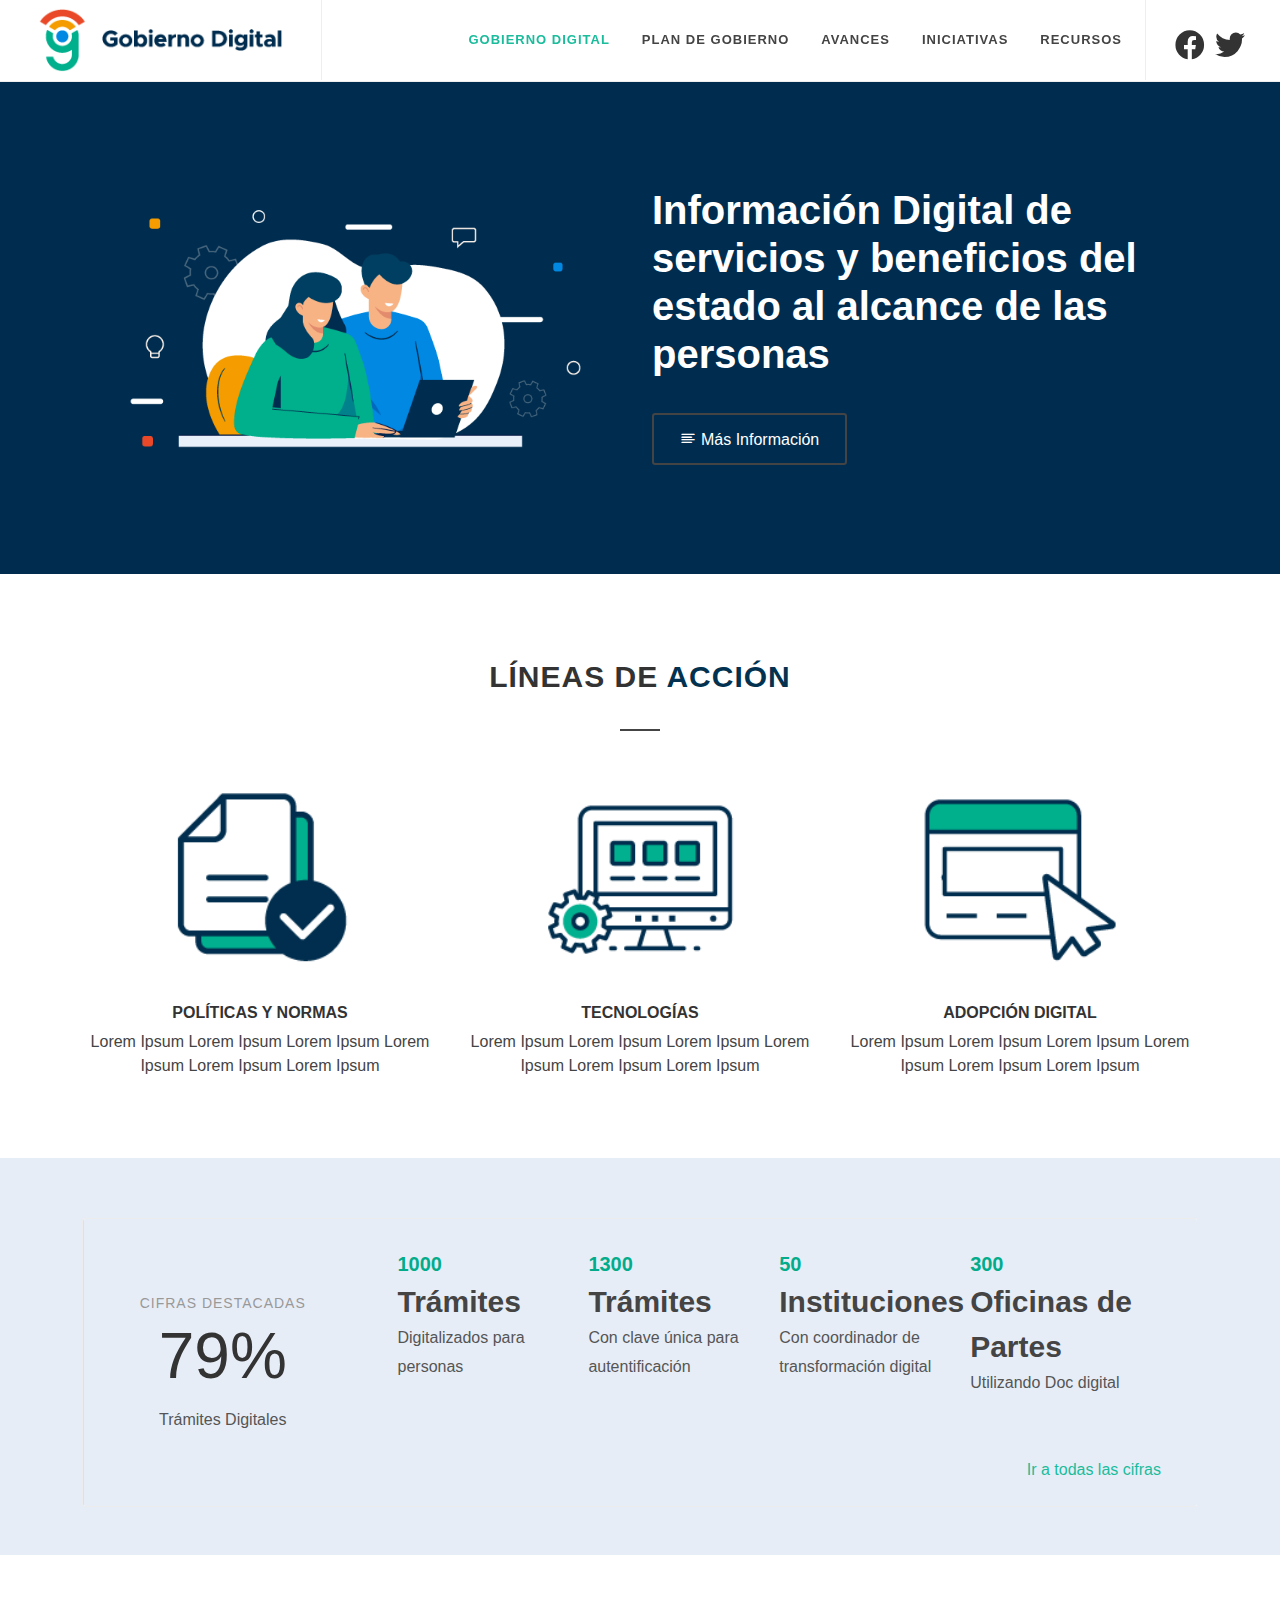
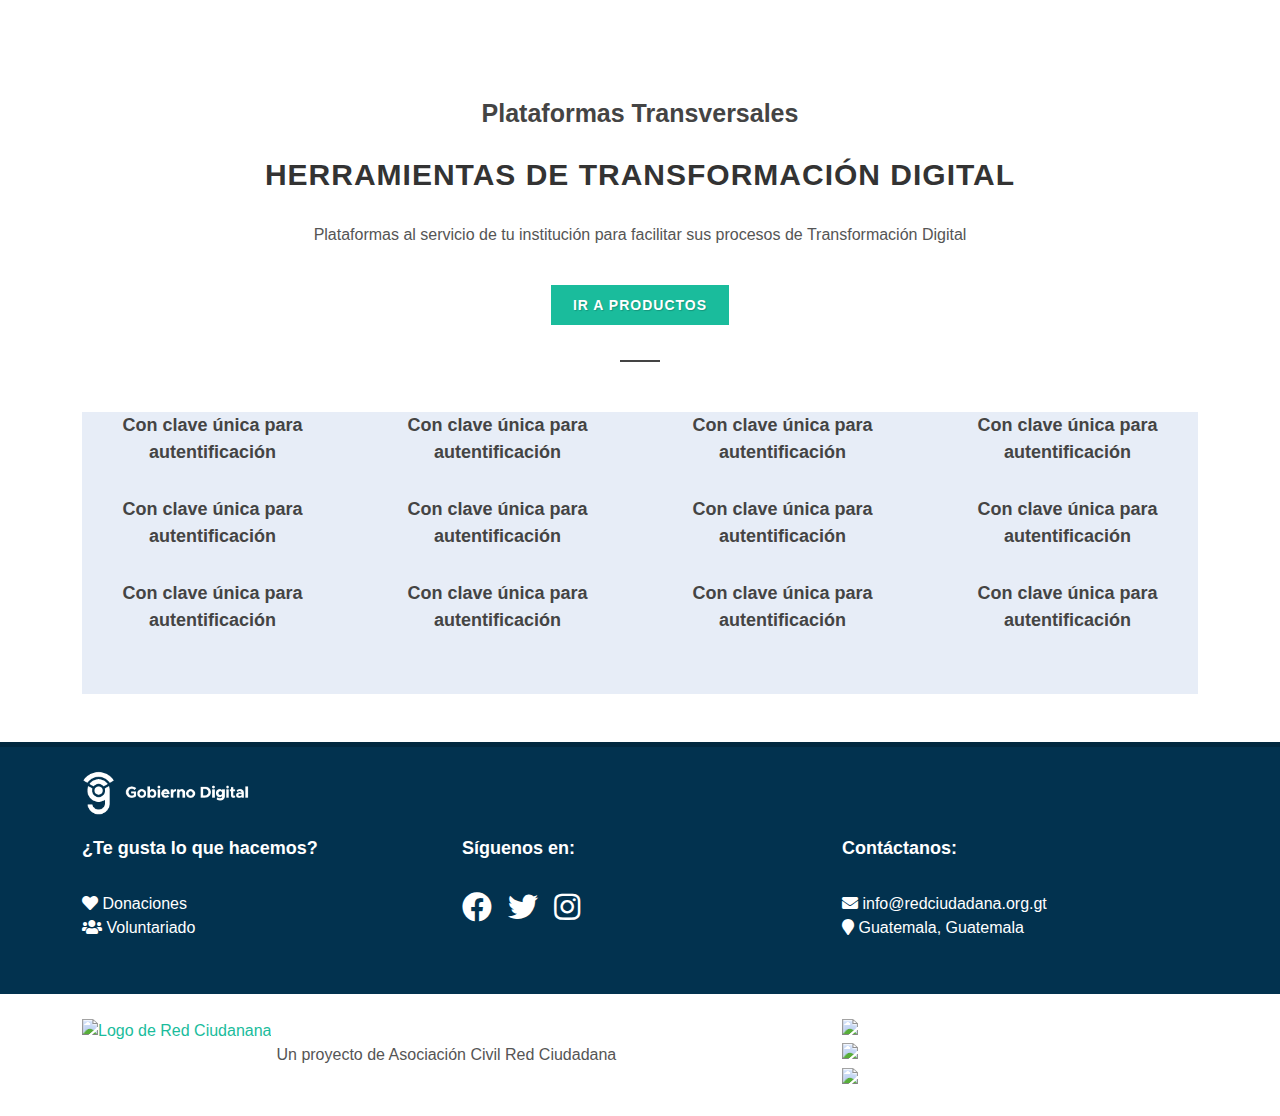
==== commit 3fcdf136: "index" ====
--- a/index.html
+++ b/index.html
@@ -280,103 +280,107 @@
 						</div>
 					</div>
 
-
-					<!--div class="row justify-content-center text-center mb-5">
-						<div class="col-xl-6 col-lg-8">
-							<h3 class="display-4 fw-bolder mb-3">Latest Discussions</h3>
-							<a href="#" data-bs-toggle="modal" data-bs-target="#modal-signin" class="button button-small button-border button-rounded  mx-0">Create A New Topic</a>
-						</div>
-					</div>
-
-					<div class="mw-md mx-auto">
-						<ul class="list-unstyled mb-4">
-							<li>
-								<ul class="topic list-unstyled row mx-0 justify-content-between align-items-center">
-									<li class="entry mb-0 col-sm-10">
-										<h3 class="mb-0"><a href="demo-forum-single.html">Jump In Content When Using Include-Header Class</a></h3>
-										<div class="entry-meta mt-1">
-											<ul>
-												<li><a href="#">40 mins ago</a></li>
-												<li><a href="#">4 Replies</a></li>
-												<li><a href="#" class="badge bg-info text-white">In Progress</a></li>
-											</ul>
-										</div>
-									</li>
-									<li class="col-sm-2">
-										<div class="bbp-author">
-											<a href="#"><img alt="User" src="demos/articles/images/authors/3.jpg"></a>
-											<a href="#"><img alt="User" src="demos/articles/images/authors/2.jpg"></a>
-											<a href="#"><img alt="User" src="demos/forum/images/user.png"></a>
-										</div>
-									</li>
-								</ul>
-
-								<ul class="topic odd list-unstyled row mx-0 justify-content-between align-items-center">
-									<li class="entry mb-0 col-sm-10">
-										<h3 class="mb-0"><a href="demo-forum-single.html">Open sub-menu touching menu-item name, instead of sub-menu-trigger only (mobile)</a></h3>
-										<div class="entry-meta mt-1">
-											<ul>
-												<li><a href="#">3 days ago</a></li>
-												<li><a href="#">1 Replies</a></li>
-												<li><a href="#" class="badge bg-info text-white">In Progress</a></li>
-											</ul>
-										</div>
-									</li>
-									<li class="col-sm-2">
-										<div class="bbp-author">
-											<a href="#"><img alt="User" src="demos/articles/images/authors/2.jpg"></a>
-											<a href="#"><img alt="User" src="demos/forum/images/user.png"></a>
-										</div>
-									</li>
-								</ul>
-
-								<ul class="topic list-unstyled row mx-0 justify-content-between align-items-center">
-									<li class="entry mb-0 col-sm-10">
-										<h3 class="mb-0"><a href="demo-forum-single.html">Portfolio Overlay Slide fadein fadeout</a></h3>
-										<div class="entry-meta mt-1">
-											<ul>
-												<li><a href="#">7 days ago</a></li>
-												<li><a href="#">21 Replies</a></li>
-												<li><a href="#" class="badge bg-success text-white">Solved</a></li>
-											</ul>
-										</div>
-									</li>
-									<li class="col-sm-2">
-										<div class="bbp-author">
-											<a href="#"><img alt="User" src="demos/articles/images/authors/1.jpg"></a>
-											<a href="#"><img alt="User" src="demos/articles/images/authors/2.jpg"></a>
-											<a href="#"><img alt="User" src="demos/articles/images/authors/3.jpg"></a>
-											<a href="#"><img alt="User" src="demos/forum/images/user.png"></a>
-										</div>
-									</li>
-								</ul>
-							</li>
-						</ul>
-
-						<ul class="pagination justify-content-end">
-							<li class="page-item disabled"><a class="page-link" href="#" tabindex="-1" aria-disabled="true"> <span class="op-05" aria-hidden="true">&laquo;</span></a></li>
-							<li class="page-item active"><a class="page-link" href="#">1</a></li>
-							<li class="page-item"><a class="page-link" href="#">2</a></li>
-							<li class="page-item"><a class="page-link" href="#">3</a></li>
-							<li class="page-item"><a class="page-link" href="#">4</a></li>
-							<li class="page-item"><a class="page-link" href="#">5</a></li>
-							<li class="page-item"><a class="page-link" href="#" aria-label="Next"><span aria-hidden="true">&raquo;</span></a></li>
-						</ul>
-					</div-->
-
-				</div>
-
-				<div class="section py-6 my-6" style="background-color: #e7edf7; margin-bottom:0!important">
+				</div>
+
+				<div class="section  my-6" style="background-color: #e7edf7; margin-bottom:0!important; padding-bottom:0!important">
 					<div class="container">
-						<div class="row align-items-center col-mb-50">
-							<div class="col-md-6">
-								<img src="ELEMENTOS/ICONOS/WEB5.png" class="px-6" alt="Doc Image">
-							</div>
-							<div class="col-md-6">
-								<h3 class="display-4 mb-4 fw-bold">Lorem Ipsum Lorem Ipsum</h3>
-								<p class="subtitle">Lorem Ipsum Lorem Ipsum Lorem Ipsum Lorem Ipsum</p>
-								<a href="#" class="button button-large bg-alt text-white fw-medium py-2 rounded-1 ms-0 ls0 nott"><i class="icon-line-paper"></i>Lorem Ipsum</a>
-							</div>
+
+						<div class="pricing-box pricing-extended row align-items-stretch mb-5 mx-0" >
+							
+							<div class="pricing-action-area col-lg d-flex flex-column justify-content-center" style="background-color: #e7edf7;">
+								<div class="pricing-meta">
+									Cifras Destacadas
+								</div>
+								<div class="pricing-price">
+									79%
+								</div>
+								<div class="pricing-action">
+									Trámites Digitales
+								</div>
+							</div>
+
+							<div class="pricing-desc col-lg-9" style="background-color: #e7edf7;">
+								<div class="pricing-features pb-0 p-4">
+									<ul class="row">
+										<li class="col-md-3">
+											<span class="spanverde">1000</span>	
+											<h2 style="margin: 0!important;">Trámites</h2>
+											<p>Digitalizados para personas</p>
+										</li>
+										<li class="col-md-3">
+											<span class="spanverde">1300</span>	
+											<h2 style="margin: 0!important;">Trámites</h2>
+											<p>Con clave única para autentificación</p>
+										</li>
+										<li class="col-md-3">
+											<span class="spanverde">50</span>	
+											<h2 style="margin: 0!important;">Instituciones</h2>
+											<p>Con coordinador de transformación digital</p>
+										</li>
+										<li class="col-md-3">
+											<span class="spanverde">300</span>	
+											<h2 style="margin: 0!important;">Oficinas de Partes</h2>
+											<p>Utilizando Doc digital</p>
+										</li>
+									</ul>
+								</div>
+								<div class="align-self-end p-4" style="text-align: end;"><a   href="">Ir a todas las cifras</a></div>
+							</div>
+	
+							
+						</div>
+	
+					</div>
+				</div>
+
+				<div class="section  my-6" style="background-color: #fff; margin-bottom:0!important; padding-bottom:0!important">
+					<div class="container">
+						<div class="heading-block center">
+							<h6 style="font-size: 25px;">Plataformas Transversales</h6>
+							<h2>Herramientas de Transformación Digital</h2>
+							<br>
+							<p class="px-6">Plataformas al servicio de tu institución para facilitar sus procesos de Transformación Digital</p>
+							<a href="" class="button">Ir a Productos</a>
+						</div>
+						<div class="pricing-action-area col-lg d-flex flex-column justify-content-center mb-5 mt-5" style="background-color: #e7edf7;">
+							<ul class="row" style="list-style: none;">
+								<li class="col-md-3 center">
+									<h4>Con clave única para autentificación</h4>
+								</li>
+								<li class="col-md-3 center">
+									<h4>Con clave única para autentificación</h4>
+								</li>
+								<li class="col-md-3 center">
+									<h4>Con clave única para autentificación</h4>
+								</li>
+								<li class="col-md-3 center">
+									<h4>Con clave única para autentificación</h4>
+								</li>
+								<li class="col-md-3 center">
+									<h4>Con clave única para autentificación</h4>
+								</li>
+								<li class="col-md-3 center">
+									<h4>Con clave única para autentificación</h4>
+								</li>
+								<li class="col-md-3 center">
+									<h4>Con clave única para autentificación</h4>
+								</li>
+								<li class="col-md-3 center">
+									<h4>Con clave única para autentificación</h4>
+								</li>
+								<li class="col-md-3 center">
+									<h4>Con clave única para autentificación</h4>
+								</li>
+								<li class="col-md-3 center">
+									<h4>Con clave única para autentificación</h4>
+								</li>
+								<li class="col-md-3 center">
+									<h4>Con clave única para autentificación</h4>
+								</li>
+								<li class="col-md-3 center">
+									<h4>Con clave única para autentificación</h4>
+								</li>
+							</ul>
 						</div>
 					</div>
 				</div>
--- a/style.css
+++ b/style.css
@@ -16811,4 +16811,10 @@
 
 .cuadro-img:hover{
 	background-color: #f0b52b;
+}
+
+.spanverde{
+	font-weight: 900;
+	font-size: 20px;
+	color: #02ac8b;
 }